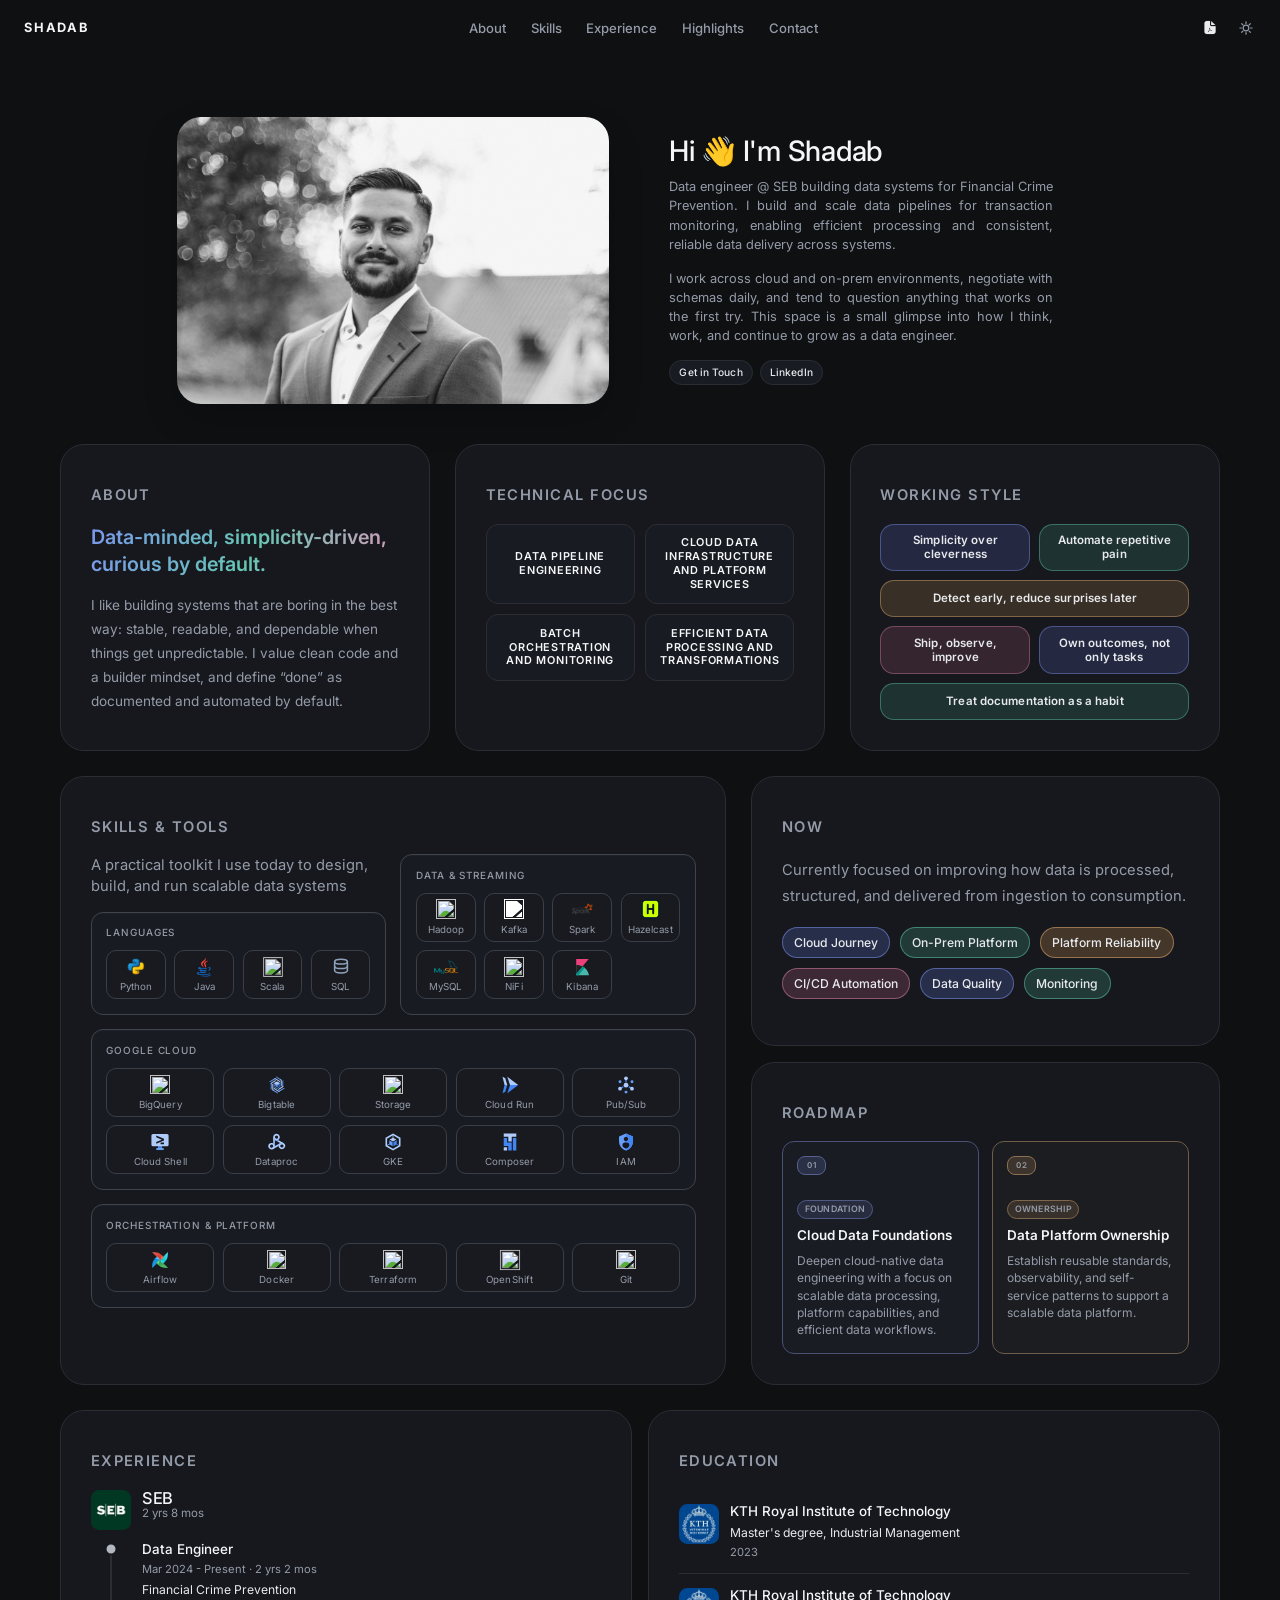
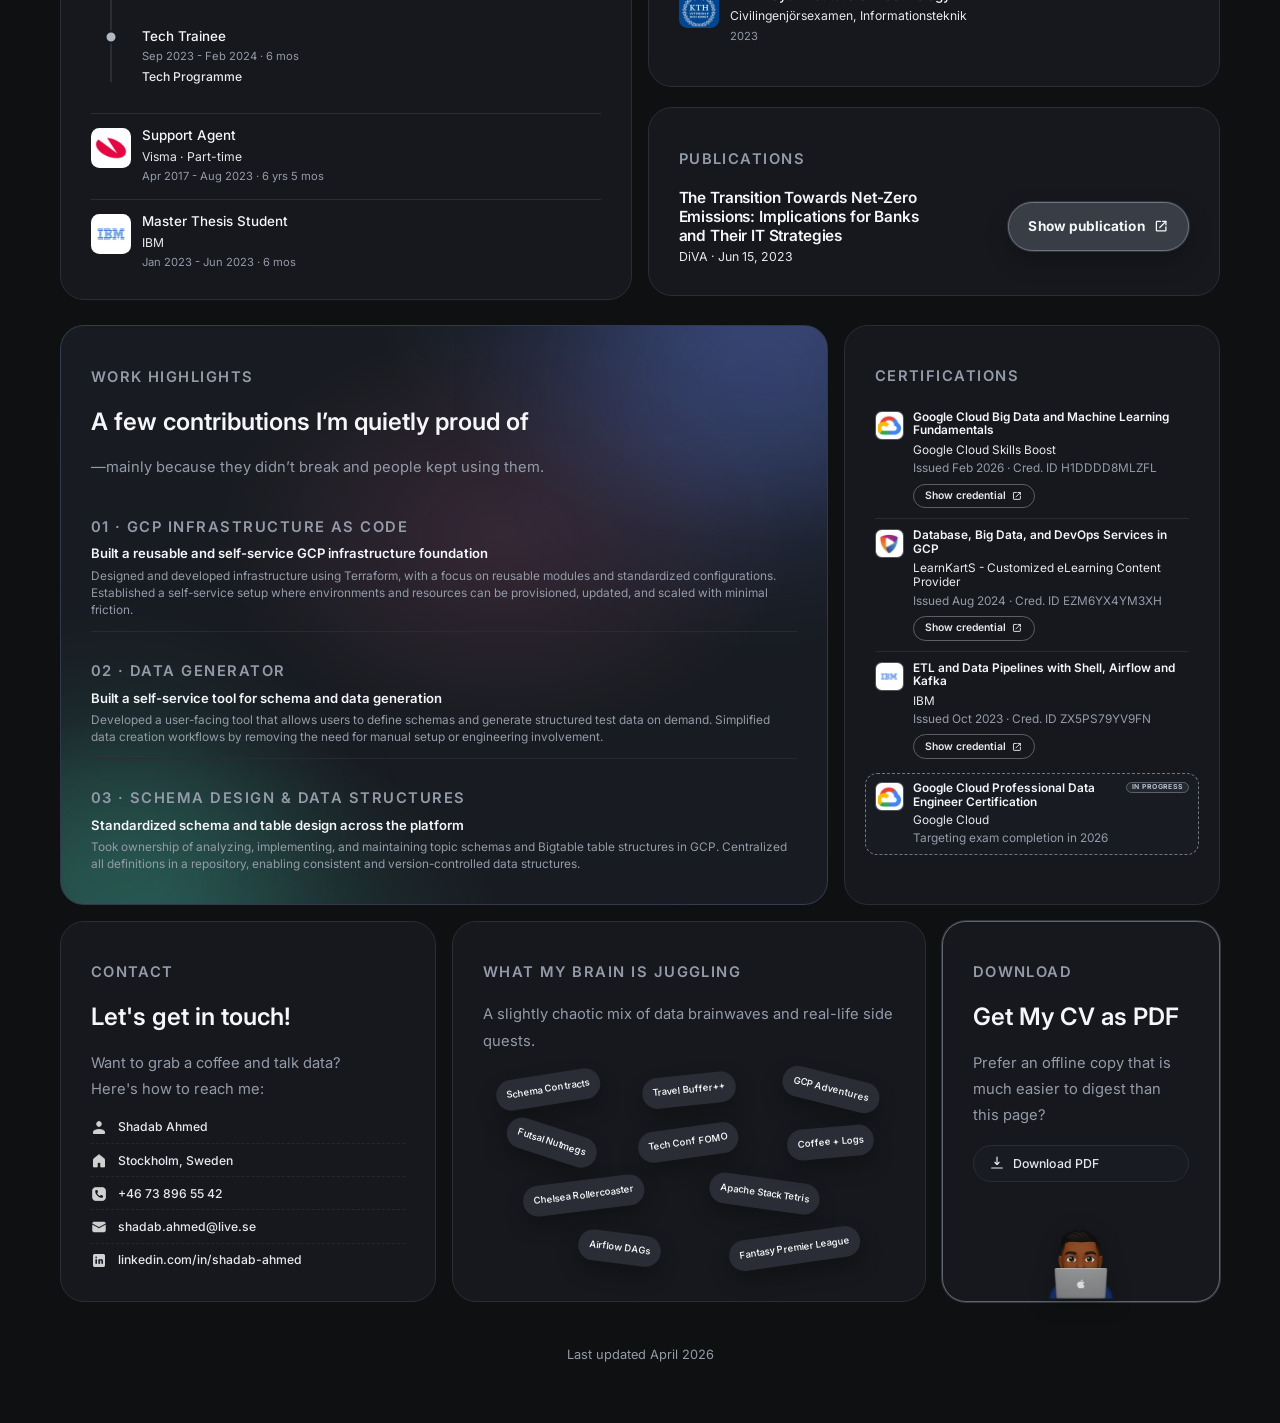
==== index.html @ 41931510 "Update formal CV and redeploy site content" ====
<!DOCTYPE html>
<html lang="en" data-theme="dark">
<head>
  <meta charset="UTF-8" />
  <meta name="viewport" content="width=device-width, initial-scale=1.0" />
  <meta name="description" content="Shadab Ahmed - Technical CV website." />
  <meta name="theme-color" content="#07090d" />
  <title>Shadab</title>
  <link rel="icon" type="image/svg+xml" href="icons/favicon-laptop.svg" />
  <link rel="shortcut icon" href="icons/favicon-laptop.svg" />

  <link rel="preconnect" href="https://fonts.googleapis.com" />
  <link rel="preconnect" href="https://fonts.gstatic.com" crossorigin />
  <link href="https://fonts.googleapis.com/css2?family=Inter:wght@400;500;600;700&amp;display=swap" rel="stylesheet" />

  <link rel="stylesheet" href="css/style.css" />
  <script defer src="js/main.js"></script>
</head>
<body>
  <div class="page-shell">
    <header class="top-nav" id="site-nav">
      <a class="brand-pill" href="#top" aria-label="Go to top">SHADAB</a>

      <nav class="nav-pill" aria-label="Main sections">
        <a href="#about">About</a>
        <a href="#skills">Skills</a>
        <a href="#experience">Experience</a>
        <a href="#highlights">Highlights</a>
        <a href="#contact">Contact</a>
      </nav>

      <button class="icon-btn mobile-more-btn" id="mobile-menu-toggle" type="button" aria-label="Open quick actions" aria-expanded="false" aria-controls="mobile-actions-menu">
        <svg viewBox="0 0 24 24" aria-hidden="true">
          <circle cx="12" cy="5.5" r="1.9" fill="currentColor"></circle>
          <circle cx="12" cy="12" r="1.9" fill="currentColor"></circle>
          <circle cx="12" cy="18.5" r="1.9" fill="currentColor"></circle>
        </svg>
      </button>

      <div class="top-actions" id="mobile-actions-menu">
        <a class="icon-btn download-icon-btn" href="cv/shadab_ahmed_cv.pdf" download="shadab_ahmed_cv.pdf" aria-label="Download CV PDF" title="Download CV PDF" data-tooltip="Download CV">
          <img class="download-nav-icon" src="icons/icons8-pdf-64.png" alt="" />
          <span class="action-label">Download CV</span>
        </a>

        <button class="icon-btn theme-icon-btn" id="theme-toggle" type="button" aria-pressed="false" aria-label="Toggle theme" title="Toggle theme">
          <svg class="icon-sun" viewBox="0 0 24 24" aria-hidden="true">
            <circle cx="12" cy="12" r="4.2" fill="none" stroke="currentColor" stroke-width="1.8"/>
            <path d="M12 2.8v2.4M12 18.8v2.4M21.2 12h-2.4M5.2 12H2.8M18.4 5.6l-1.7 1.7M7.3 16.7l-1.7 1.7M18.4 18.4l-1.7-1.7M7.3 7.3L5.6 5.6" fill="none" stroke="currentColor" stroke-width="1.8" stroke-linecap="round"/>
          </svg>
          <svg class="icon-moon" viewBox="0 0 24 24" aria-hidden="true">
            <path d="M20.1 14.5A8.6 8.6 0 0 1 9.5 3.9a8.7 8.7 0 1 0 10.6 10.6z" fill="none" stroke="currentColor" stroke-width="1.8" stroke-linejoin="round"/>
          </svg>
          <span class="action-label" id="theme-toggle-label">Switch to Day</span>
        </button>
      </div>
    </header>

    <main class="bento-main" id="top">
      <section class="bento-grid" aria-label="CV Bento Grid">
        <figure class="hero-photo-tile">
          <img src="profile/profile-cropped.jpg" alt="Portrait of Shadab Ahmed" loading="eager" />
        </figure>

        <article class="hero-intro-tile">
          <h1>Hi &#128075; I'm Shadab</h1>
          <p class="intro-text">
            Data engineer @ SEB building data systems for Financial Crime Prevention. I build and scale data pipelines for transaction monitoring, 
            enabling efficient processing and consistent, reliable data delivery across systems.
          </p>
          <p class="intro-text">
            I work across cloud and on-prem environments, negotiate with schemas daily, and tend to question anything that
            works on the first try. This space is a small glimpse into how I think, work, and continue to grow as a data engineer.
          </p>

          <div class="hero-cta-row">
            <a class="btn ghost" href="mailto:shadab.ahmed@live.se">Get in Touch</a>
            <a class="btn ghost" href="https://www.linkedin.com/in/shadab-ahmed-929481183/" target="_blank" rel="noopener noreferrer">LinkedIn</a>
          </div>
        </article>

        <article class="card bento-card about-tile" id="about">
          <p class="tile-head">About</p>
          <h2 class="about-gradient-title">Data-minded, simplicity-driven, curious by default.</h2>
          <p>
            I like building systems that are boring in the best way: stable, readable, and dependable when things get unpredictable.
            I value clean code and a builder mindset, and define “done” as documented and automated by default.
          </p>
        </article>

        <article class="card bento-card focus-tile" id="focus">
          <p class="tile-head">Technical Focus</p>
          <ul class="compact-list">
            <li>Data pipeline engineering</li>
            <li>Cloud data infrastructure and platform services</li>
            <li>Batch orchestration and monitoring</li>
            <li>Efficient data processing and transformations</li>
          </ul>
        </article>

        <div class="stack-roadmap-rail">
          <article class="card bento-card stack-tile">
            <p class="tile-head">Working Style</p>
            <div class="pill-list">
              <span>Simplicity over cleverness</span>
              <span>Automate repetitive pain</span>
              <span>Detect early, reduce surprises later</span>
              <span>Ship, observe, improve</span>
              <span>Own outcomes, not only tasks</span>
              <span>Treat documentation as a habit</span>
            </div>
          </article>
        </div>

        <article class="card bento-card skills-tile" id="skills">
          <p class="tile-head">Skills &amp; Tools</p>
          <div class="skills-groups" aria-label="Technical tools and platforms by category">
            <p class="skills-intro" style="font-size: 0.92rem;">A practical toolkit I use today to design, build, and run scalable data systems</p>

            <section class="skill-group-card skills-card-languages">
              <p class="skill-group-title">Languages</p>
              <div class="group-icons">
                <span class="tool-node tool-python" role="img" aria-label="Python"><img src="icons/icons8-python-48.png" alt="" /><em>Python</em></span>
                <span class="tool-node tool-java" role="img" aria-label="Java"><img src="icons/icons8-java.svg" alt="" /><em>Java</em></span>
                <span class="tool-node tool-scala" role="img" aria-label="Scala"><img src="https://cdn.simpleicons.org/scala" alt="" /><em>Scala</em></span>
                <span class="tool-node tool-database" role="img" aria-label="SQL"><img src="icons/database.svg" alt="" /><em>SQL</em></span>
              </div>
            </section>

            <section class="skill-group-card skills-card-data">
              <p class="skill-group-title">Data &amp; Streaming</p>
              <div class="group-icons">
                <span class="tool-node tool-hadoop" role="img" aria-label="Apache Hadoop"><img src="https://cdn.simpleicons.org/apachehadoop/4285F4" alt="" /><em>Hadoop</em></span>
                <span class="tool-node tool-kafka" role="img" aria-label="Apache Kafka"><img src="https://cdn.simpleicons.org/apachekafka" alt="" /><em>Kafka</em></span>
                <span class="tool-node tool-spark" role="img" aria-label="Apache Spark"><img src="icons/icons8-apache-spark-48.png" alt="" /><em>Spark</em></span>
                <span class="tool-node tool-hazelcast" role="img" aria-label="Hazelcast"><img src="icons/hazelcast.png" alt="" /><em>Hazelcast</em></span>
                <span class="tool-node tool-mysql" role="img" aria-label="MySQL"><img src="icons/icons8-mysql-48.png" alt="" /><em>MySQL</em></span>
                <span class="tool-node tool-nifi" role="img" aria-label="Apache NiFi"><img src="https://cdn.simpleicons.org/apachenifi" alt="" /><em>NiFi</em></span>
                <span class="tool-node tool-kibana" role="img" aria-label="Kibana"><img src="icons/icons8-kibana.svg" alt="" /><em>Kibana</em></span>
              </div>
            </section>

            <section class="skill-group-card skills-card-cloud">
              <p class="skill-group-title">Google Cloud</p>
              <div class="group-icons">
                <span class="tool-node tool-bigquery" role="img" aria-label="BigQuery"><img src="https://cdn.simpleicons.org/googlebigquery" alt="" /><em>BigQuery</em></span>
                <span class="tool-node tool-bigtable" role="img" aria-label="Bigtable"><img src="icons/gcp/Bigtable.svg" alt="" /><em>Bigtable</em></span>
                <span class="tool-node tool-storage" role="img" aria-label="Cloud Storage"><img src="https://cdn.simpleicons.org/googlecloudstorage" alt="" /><em>Storage</em></span>
                <span class="tool-node tool-cloudrun" role="img" aria-label="Cloud Run"><img src="icons/gcp/Cloud%20Run.svg" alt="" /><em>Cloud Run</em></span>
                <span class="tool-node tool-pubsub" role="img" aria-label="Pub/Sub"><img src="icons/gcp/PubSub.svg" alt="" /><em>Pub/Sub</em></span>
                <span class="tool-node tool-cloudshell" role="img" aria-label="Cloud Shell"><img src="icons/gcp/Cloud%20Shell.svg" alt="" /><em>Cloud Shell</em></span>
                <span class="tool-node tool-dataproc" role="img" aria-label="Dataproc"><img src="icons/gcp/Dataproc.svg" alt="" /><em>Dataproc</em></span>
                <span class="tool-node tool-gke" role="img" aria-label="Google Kubernetes Engine"><img src="icons/gcp/Google%20Kubernetes%20Engine.svg" alt="" /><em>GKE</em></span>
                <span class="tool-node tool-cloudcomposer" role="img" aria-label="Cloud Composer"><img src="icons/Cloud%20Composer.svg" alt="" /><em>Composer</em></span>
                <span class="tool-node tool-iam" role="img" aria-label="Identity and Access Management"><img src="icons/gcp/Identity%20And%20Access%20Management.svg" alt="" /><em>IAM</em></span>
              </div>
            </section>

            <section class="skill-group-card skills-card-platform">
              <p class="skill-group-title">Orchestration &amp; Platform</p>
              <div class="group-icons">
                <span class="tool-node tool-airflow" role="img" aria-label="Apache Airflow"><img src="icons/icons8-apache-airflow-48.png" alt="" /><em>Airflow</em></span>
                <span class="tool-node" role="img" aria-label="Docker"><img src="https://cdn.simpleicons.org/docker" alt="" /><em>Docker</em></span>
                <span class="tool-node" role="img" aria-label="Terraform"><img src="https://cdn.simpleicons.org/terraform" alt="" /><em>Terraform</em></span>
                <span class="tool-node tool-openshift" role="img" aria-label="OpenShift"><img src="https://cdn.simpleicons.org/redhatopenshift/ee0000" alt="" /><em>OpenShift</em></span>
                <span class="tool-node tool-git" role="img" aria-label="Git"><img src="https://cdn.simpleicons.org/git" alt="" /><em>Git</em></span>
              </div>
            </section>
          </div>
        </article>

        <div class="now-roadmap-rail">
          <article class="card bento-card now-tile">
            <p class="tile-head">Now</p>
            <p class="now-line">Currently focused on improving how data is processed, structured, and delivered from ingestion to consumption.</p>
            <div class="pill-list">
              <span>Cloud Journey</span>
              <span>On-Prem Platform</span>
              <span>Platform Reliability</span>
              <span>CI/CD Automation</span>
              <span>Data Quality</span>
              <span>Monitoring</span>
            </div>
          </article>

          <article class="card bento-card roadmap-tile" aria-label="Ambition roadmap">
            <p class="tile-head">Roadmap</p>
            <ul class="roadmap-list">
              <li class="roadmap-item">
                <span class="roadmap-marker">01</span>
                <div class="roadmap-item-body">
                  <p class="roadmap-stage">Foundation</p>
                  <h3>Cloud Data Foundations</h3>
                  <p>Deepen cloud-native data engineering with a focus on scalable data processing, platform capabilities, and efficient data workflows.</p>
                </div>
              </li>
              <li class="roadmap-item">
                <span class="roadmap-marker">02</span>
                <div class="roadmap-item-body">
                  <p class="roadmap-stage">Ownership</p>
                  <h3>Data Platform Ownership</h3>
                  <p>Establish reusable standards, observability, and self-service patterns to support a scalable data platform.</p>
                </div>
              </li>
            </ul>
          </article>
        </div>

        <section class="career-grid" aria-label="Experience and education">
          <article class="card bento-card experience-tile" id="experience">
            <p class="tile-head">Experience</p>
            <div class="experience-list">
              <section class="experience-seb-block">
                <header class="experience-company-head">
                  <img class="experience-logo" src="logos/seb_logo.jpeg" alt="SEB logo" />
                  <div>
                    <h3>SEB</h3>
                    <p>2 yrs 8 mos</p>
                  </div>
                </header>

                <div class="experience-role-stack">
                  <article class="experience-role">
                    <h4>Data Engineer</h4>
                    <p class="experience-role-date">Mar 2024 - Present · 2 yrs 2 mos</p>
                    <p class="experience-role-team">Financial Crime Prevention</p>
                  </article>

                  <article class="experience-role">
                    <h4>Tech Trainee</h4>
                    <p class="experience-role-date">Sep 2023 - Feb 2024 · 6 mos</p>
                    <p class="experience-role-program">Tech Programme</p>
                  </article>
                </div>
              </section>

              <section class="experience-row">
                <img class="experience-logo" src="logos/visma_logo.jpeg" alt="Visma logo" />
                <div class="experience-row-content">
                  <h3>Support Agent</h3>
                  <p class="experience-org">Visma · Part-time</p>
                  <p class="experience-role-date">Apr 2017 - Aug 2023 · 6 yrs 5 mos</p>
                </div>
              </section>

              <section class="experience-row">
                <img class="experience-logo" src="logos/ibm_logo.jpeg" alt="IBM logo" />
                <div class="experience-row-content">
                  <h3>Master Thesis Student</h3>
                  <p class="experience-org">IBM</p>
                  <p class="experience-role-date">Jan 2023 - Jun 2023 · 6 mos</p>
                </div>
              </section>
            </div>
          </article>

          <article class="card bento-card education-tile">
            <p class="tile-head">Education</p>
            <div class="education-list">
              <section class="education-row">
                <img class="education-logo" src="logos/kth_logo.jpeg" alt="KTH logo" />
                <div class="education-row-content">
                  <h3>KTH Royal Institute of Technology</h3>
                  <p class="education-degree">Master&apos;s degree, Industrial Management</p>
                  <p class="education-date">2023</p>
                </div>
              </section>

              <section class="education-row">
                <img class="education-logo" src="logos/kth_logo.jpeg" alt="KTH logo" />
                <div class="education-row-content">
                  <h3>KTH Royal Institute of Technology</h3>
                  <p class="education-degree">Civilingenj&ouml;rsexamen, Informationsteknik</p>
                  <p class="education-date">2023</p>
                </div>
              </section>
            </div>
          </article>

          <article class="card bento-card publications-tile" id="publications">
            <p class="tile-head">Publications</p>
            <div class="publication-feature">
              <div class="publication-copy">
                <h3 class="publication-title">The Transition Towards Net-Zero<br />Emissions: Implications for Banks <br/> and Their IT Strategies</h3>
                <p class="publication-meta">DiVA · Jun 15, 2023</p>
              </div>
              <a class="publication-link" href="https://kth.diva-portal.org/smash/record.jsf?pid=diva2%3A1768208&dswid=-8555" target="_blank" rel="noopener noreferrer" aria-label="Open publication">
                <span>Show publication</span>
                <svg viewBox="0 0 24 24" aria-hidden="true">
                  <path d="M14 5h5v5" fill="none" stroke="currentColor" stroke-width="1.9" stroke-linecap="round" stroke-linejoin="round" />
                  <path d="M10 14 19 5" fill="none" stroke="currentColor" stroke-width="1.9" stroke-linecap="round" />
                  <path d="M19 13v5a1 1 0 0 1-1 1h-12a1 1 0 0 1-1-1V6a1 1 0 0 1 1-1h5" fill="none" stroke="currentColor" stroke-width="1.9" stroke-linecap="round" />
                </svg>
              </a>
            </div>
          </article>
        </section>

        <section class="impact-grid" aria-label="Work highlights and profile details">
          <article class="card bento-card special-work-tile" id="highlights">
            <p class="tile-head">Work Highlights</p>
            <h2 class="special-work-heading">A few contributions I&rsquo;m quietly proud of</h2>
            <p class="special-work-intro">&mdash;mainly because they didn&rsquo;t break and people kept using them.</p>
            <ol class="special-work-list">
              <li class="special-work-item">
                <div class="special-work-copy">
                  <p class="special-work-kicker">01 · GCP Infrastructure as Code</p>
                  <h3>Built a reusable and self-service GCP infrastructure foundation</h3>
                  <p>Designed and developed infrastructure using Terraform, with a focus on reusable modules and standardized configurations. Established a self-service setup where environments and resources can be provisioned, updated, and scaled with minimal friction.</p>
                </div>
              </li>
              <li class="special-work-item">
                <div class="special-work-copy">
                  <p class="special-work-kicker">02 · Data Generator</p>
                  <h3>Built a self-service tool for schema and data generation</h3>
                  <p>Developed a user-facing tool that allows users to define schemas and generate structured test data on demand. Simplified data creation workflows by removing the need for manual setup or engineering involvement.</p>
                </div>
              </li>
              <li class="special-work-item">
                <div class="special-work-copy">
                  <p class="special-work-kicker">03 · Schema Design & Data Structures</p>
                  <h3>Standardized schema and table design across the platform</h3>
                  <p>Took ownership of analyzing, implementing, and maintaining topic schemas and Bigtable table structures in GCP. Centralized all definitions in a repository, enabling consistent and version-controlled data structures.</p>
                </div>
              </li>
            </ol>
          </article>

          <article class="card bento-card certs-tile" id="certifications">
            <p class="tile-head">Certifications</p>
            <div class="cert-list">
              <article class="cert-row">
                <img class="cert-logo cert-logo-google" src="icons/gcp_cert_icon.jpeg" alt="Google Cloud logo" />
                <div class="cert-copy">
                  <h3>Google Cloud Big Data and Machine Learning Fundamentals</h3>
                  <p class="cert-org">Google Cloud Skills Boost</p>
                  <p class="cert-meta">Issued Feb 2026 &middot; Cred. ID H1DDDD8MLZFL</p>
                  <a class="cert-link" href="https://www.coursera.org/account/accomplishments/verify/H1DDDD8MLZFL" target="_blank" rel="noopener noreferrer" aria-label="Show credential for Google Cloud Big Data and Machine Learning Fundamentals">
                    <span>Show credential</span>
                    <svg viewBox="0 0 24 24" aria-hidden="true">
                      <path d="M14 5h5v5" fill="none" stroke="currentColor" stroke-width="1.9" stroke-linecap="round" stroke-linejoin="round" />
                      <path d="M10 14 19 5" fill="none" stroke="currentColor" stroke-width="1.9" stroke-linecap="round" />
                      <path d="M19 13v5a1 1 0 0 1-1 1h-12a1 1 0 0 1-1-1V6a1 1 0 0 1 1-1h5" fill="none" stroke="currentColor" stroke-width="1.9" stroke-linecap="round" />
                    </svg>
                  </a>
                </div>
              </article>

              <article class="cert-row">
                <img class="cert-logo cert-logo-learn" src="icons/learnkarts_logo.jpeg" alt="LearnKartS logo" />
                <div class="cert-copy">
                  <h3>Database, Big Data, and DevOps Services in GCP</h3>
                  <p class="cert-org">LearnKartS - Customized eLearning Content Provider</p>
                  <p class="cert-meta">Issued Aug 2024 &middot; Cred. ID EZM6YX4YM3XH</p>
                  <a class="cert-link" href="https://www.coursera.org/account/accomplishments/verify/EZM6YX4YM3XH" target="_blank" rel="noopener noreferrer" aria-label="Show credential for Database, Big Data, and DevOps Services in GCP">
                    <span>Show credential</span>
                    <svg viewBox="0 0 24 24" aria-hidden="true">
                      <path d="M14 5h5v5" fill="none" stroke="currentColor" stroke-width="1.9" stroke-linecap="round" stroke-linejoin="round" />
                      <path d="M10 14 19 5" fill="none" stroke="currentColor" stroke-width="1.9" stroke-linecap="round" />
                      <path d="M19 13v5a1 1 0 0 1-1 1h-12a1 1 0 0 1-1-1V6a1 1 0 0 1 1-1h5" fill="none" stroke="currentColor" stroke-width="1.9" stroke-linecap="round" />
                    </svg>
                  </a>
                </div>
              </article>

              <article class="cert-row">
                <img class="cert-logo cert-logo-ibm" src="logos/ibm_logo.jpeg" alt="IBM logo" />
                <div class="cert-copy">
                  <h3>ETL and Data Pipelines with Shell, Airflow and Kafka</h3>
                  <p class="cert-org">IBM</p>
                  <p class="cert-meta">Issued Oct 2023 &middot; Cred. ID ZX5PS79YV9FN</p>
                  <a class="cert-link" href="https://www.coursera.org/account/accomplishments/certificate/ZX5PS79YV9FN" target="_blank" rel="noopener noreferrer" aria-label="Show credential for ETL and Data Pipelines with Shell, Airflow and Kafka">
                    <span>Show credential</span>
                    <svg viewBox="0 0 24 24" aria-hidden="true">
                      <path d="M14 5h5v5" fill="none" stroke="currentColor" stroke-width="1.9" stroke-linecap="round" stroke-linejoin="round" />
                      <path d="M10 14 19 5" fill="none" stroke="currentColor" stroke-width="1.9" stroke-linecap="round" />
                      <path d="M19 13v5a1 1 0 0 1-1 1h-12a1 1 0 0 1-1-1V6a1 1 0 0 1 1-1h5" fill="none" stroke="currentColor" stroke-width="1.9" stroke-linecap="round" />
                    </svg>
                  </a>
                </div>
              </article>

              <article class="cert-row cert-row-progress">
                <img class="cert-logo cert-logo-google" src="icons/gcp_cert_icon.jpeg" alt="Google Cloud logo" />
                <div class="cert-copy">
                  <div class="cert-progress-head">
                    <h3>Google Cloud Professional Data Engineer Certification</h3>
                    <span class="cert-status">In Progress</span>
                  </div>
                  <p class="cert-org">Google Cloud</p>
                  <p class="cert-meta">Targeting exam completion in 2026</p>
                </div>
              </article>
            </div>
          </article>

          <article class="card bento-card contact-tile" id="contact">
            <p class="tile-head">Contact</p>
            <h2>Let's get in touch!</h2>
            <p class="contact-intro">Want to grab a coffee and talk data? <br/> Here's how to reach me:</p>
            <div class="contact-free-list">
              <div class="contact-free-item">
                <img class="contact-free-icon" src="icons/icons8-user-24.png" alt="" />
                <span class="contact-free-value">Shadab Ahmed</span>
              </div>

              <div class="contact-free-item">
                <img class="contact-free-icon" src="icons/icons8-home-48.png" alt="" />
                <span class="contact-free-value">Stockholm, Sweden</span>
              </div>

              <div class="contact-free-item">
                <img class="contact-free-icon" src="icons/icons8-phone-50.png" alt="" />
                <span class="contact-free-value">+46 73 896 55 42</span>
              </div>

              <div class="contact-free-item">
                <img class="contact-free-icon" src="icons/icons8-email-48.png" alt="" />
                <a class="contact-free-value contact-free-link" href="mailto:shadab.ahmed@live.se">shadab.ahmed@live.se</a>
              </div>

              <div class="contact-free-item">
                <img class="contact-free-icon" src="icons/icons8-linkedin-24.png" alt="" />
                <a class="contact-free-value contact-free-link" href="https://www.linkedin.com/in/shadab-ahmed-929481183/" target="_blank" rel="noopener noreferrer">linkedin.com/in/shadab-ahmed</a>
              </div>
            </div>
          </article>

          <article class="card bento-card quick-stats-tile" id="quick-stats">
            <p class="tile-head">What my brain is juggling</p>
            <p class="quick-stats-note">A slightly chaotic mix of data brainwaves and real-life side quests.</p>
            <div class="pill-cloud" aria-label="Current focus areas">
              <span class="cloud-pill pill-1">Schema Contracts</span>
              <span class="cloud-pill pill-2">Travel Buffer++</span>
              <span class="cloud-pill pill-3">GCP Adventures</span>
              <span class="cloud-pill pill-4">Futsal Nutmegs</span>
              <span class="cloud-pill pill-5">Tech Conf FOMO</span>
              <span class="cloud-pill pill-6">Chelsea Rollercoaster</span>
              <span class="cloud-pill pill-7">Apache Stack Tetris</span>
              <span class="cloud-pill pill-8">Airflow DAGs</span>
              <span class="cloud-pill pill-9">Coffee + Logs</span>
              <span class="cloud-pill pill-10">Fantasy Premier League</span>
            </div>
          </article>

          <article class="card bento-card download-tile">
            <div class="download-copy">
              <p class="tile-head">Download</p>
              <h2>Get My CV as PDF</h2>
              <p>Prefer an offline copy that is much easier to digest than this page?</p>
            </div>
            <a class="btn download-card-btn" href="cv/shadab_ahmed_cv.pdf" download="shadab_ahmed_cv.pdf" aria-label="Download CV as PDF">
              <svg viewBox="0 0 24 24" aria-hidden="true">
                <path d="M12 3v11" fill="none" stroke="currentColor" stroke-width="1.8" stroke-linecap="round"/>
                <path d="m8.8 10.9 3.2 3.3 3.2-3.3" fill="none" stroke="currentColor" stroke-width="1.8" stroke-linecap="round" stroke-linejoin="round"/>
                <path d="M4 19.5h16" fill="none" stroke="currentColor" stroke-width="1.8" stroke-linecap="round"/>
              </svg>
              Download PDF
            </a>
            <img class="download-brand-logo" src="icons/shadab.png" alt="Shadab logo" />
          </article>
        </section>
      </section>
    </main>

    <footer class="footer-note">
      <p>Last updated April 2026</p>
    </footer>
  </div>
  <div class="soft-cursor" id="soft-cursor" aria-hidden="true"></div>
</body>
</html>
---- css/style.css ----
:root {
  --bg: #0f1012;
  --bg-soft: #111318;
  --surface: #16181d;
  --surface-soft: #181b21;
  --line: #2a2d34;
  --text: #e7e9ed;
  --muted: #949ba8;
  --heading: #f4f6f8;
  --accent: #9ea8ba;
  --accent-soft: rgba(158, 168, 186, 0.12);
  --section-scroll-offset: 96px;
  --radius-xl: 24px;
  --radius-lg: 16px;
  --radius-md: 12px;
  --font-main: "Inter", "Segoe UI", sans-serif;
}

html[data-theme="light"] {
  --bg: #f1f4f8;
  --bg-soft: #e8edf5;
  --surface: #ffffff;
  --surface-soft: #f6f8fc;
  --line: #dde5f0;
  --text: #1f2a3d;
  --muted: #60708a;
  --heading: #0f1728;
  --accent: #18895b;
  --accent-soft: rgba(24, 137, 91, 0.1);
}

* {
  box-sizing: border-box;
}

html,
body {
  margin: 0;
  padding: 0;
  overflow-x: hidden;
  scroll-behavior: smooth;
}

#about,
#skills,
#experience,
#highlights,
#contact {
  scroll-margin-top: var(--section-scroll-offset);
}

body {
  min-height: 100vh;
  background: var(--bg);
  color: var(--text);
  font-family: var(--font-main);
  font-weight: 400;
}

a {
  color: inherit;
  text-decoration: none;
}

.soft-cursor {
  position: fixed;
  left: -100px;
  top: -100px;
  width: 1.18rem;
  height: 1.18rem;
  border-radius: 999px;
  border: 1px solid color-mix(in srgb, var(--heading) 36%, transparent);
  background: color-mix(in srgb, var(--heading) 14%, transparent);
  box-shadow: 0 0 18px color-mix(in srgb, var(--heading) 20%, transparent);
  backdrop-filter: blur(2px);
  -webkit-backdrop-filter: blur(2px);
  pointer-events: none;
  z-index: 160;
  transform: translate(-50%, -50%);
  opacity: 0;
  transition: width 150ms ease, height 150ms ease, opacity 140ms ease, background 160ms ease, border-color 160ms ease;
}

.soft-cursor.is-visible {
  opacity: 1;
}

.soft-cursor.is-hover {
  width: 1.38rem;
  height: 1.38rem;
  background: color-mix(in srgb, var(--accent) 18%, transparent);
  border-color: color-mix(in srgb, var(--accent) 52%, var(--heading));
}

.soft-cursor.is-active {
  width: 0.84rem;
  height: 0.84rem;
}

body.soft-cursor-enabled,
body.soft-cursor-enabled * {
  cursor: none !important;
}

@media (hover: none), (pointer: coarse) {
  .soft-cursor {
    display: none;
  }

  body.soft-cursor-enabled,
  body.soft-cursor-enabled * {
    cursor: auto !important;
  }
}

.page-shell {
  width: min(1160px, calc(100% - 3rem));
  margin: 0 auto;
  padding: 5.8rem 0 3.8rem;
}

.top-nav {
  position: fixed;
  top: 0;
  left: 0;
  right: 0;
  z-index: 80;
  width: 100%;
  padding: 1rem 1.5rem;
  display: grid;
  grid-template-columns: auto 1fr auto;
  align-items: center;
  gap: 1.6rem;
  background: transparent;
  backdrop-filter: blur(0);
  -webkit-backdrop-filter: blur(0);
  transition: background 220ms ease, backdrop-filter 220ms ease, box-shadow 220ms ease;
}

.top-nav.scrolled {
  background: color-mix(in srgb, var(--surface) 56%, transparent);
  backdrop-filter: blur(14px);
  -webkit-backdrop-filter: blur(14px);
  box-shadow: 0 8px 24px rgba(0, 0, 0, 0.16);
}

.brand-pill {
  display: inline-block;
  color: var(--heading);
  font-size: 0.8rem;
  font-weight: 700;
  letter-spacing: 0.14em;
}

.nav-pill {
  justify-self: center;
  display: flex;
  align-items: center;
  gap: 1.55rem;
}

.nav-pill a {
  font-size: 0.82rem;
  color: var(--muted);
  font-weight: 500;
  transition: color 180ms ease;
}

.nav-pill a:hover {
  color: var(--text);
}

.top-actions {
  justify-self: end;
  display: flex;
  align-items: center;
  gap: 0.92rem;
}

.action-label {
  display: none;
}

.icon-btn {
  width: auto;
  height: auto;
  border: 0;
  background: transparent;
  color: var(--muted);
  padding: 0.12rem;
  display: inline-flex;
  align-items: center;
  justify-content: center;
  cursor: pointer;
  transition: color 180ms ease;
}

.icon-btn.mobile-more-btn {
  display: none;
}

.icon-btn:hover {
  color: var(--text);
}

.icon-btn svg {
  width: 1.22rem;
  height: 1.22rem;
}

.download-icon-btn {
  position: relative;
}

.download-nav-icon {
  width: 1.22rem;
  height: 1.22rem;
  display: block;
  object-fit: contain;
  opacity: 0.92;
  transition: opacity 180ms ease, filter 180ms ease;
}

html[data-theme="dark"] .download-nav-icon {
  filter: brightness(0) invert(1);
}

html[data-theme="light"] .download-nav-icon {
  filter: none;
}

.download-icon-btn:hover .download-nav-icon,
.download-icon-btn:focus-visible .download-nav-icon {
  opacity: 1;
}

.download-icon-btn::after {
  content: attr(data-tooltip);
  position: absolute;
  left: 50%;
  top: calc(100% + 0.42rem);
  transform: translateX(-50%);
  padding: 0.24rem 0.5rem;
  border: 1px solid var(--line);
  border-radius: 8px;
  background: color-mix(in srgb, var(--surface) 94%, var(--surface-soft) 6%);
  color: var(--text);
  font-size: 0.62rem;
  line-height: 1;
  letter-spacing: 0.02em;
  white-space: nowrap;
  opacity: 0;
  pointer-events: none;
  z-index: 120;
  transition: opacity 150ms ease;
}

.download-icon-btn:hover::after,
.download-icon-btn:focus-visible::after {
  opacity: 1;
}

.theme-icon-btn .icon-sun,
.theme-icon-btn .icon-moon {
  width: 1rem;
  height: 1rem;
}

html[data-theme="dark"] .theme-icon-btn .icon-sun {
  display: block;
}

html[data-theme="dark"] .theme-icon-btn .icon-moon {
  display: none;
}

html[data-theme="light"] .theme-icon-btn .icon-sun {
  display: none;
}

html[data-theme="light"] .theme-icon-btn .icon-moon {
  display: block;
}

.bento-main {
  margin-top: 1.5rem;
}

.bento-grid {
  display: grid;
  grid-template-columns: repeat(12, minmax(0, 1fr));
  gap: 1.55rem;
}

.card {
  border: 1px solid var(--line);
  border-radius: var(--radius-xl);
  background: var(--surface);
}

.hero-photo-tile {
  grid-column: 2 / span 5;
  aspect-ratio: 3 / 2;
  width: 92%;
  justify-self: center;
  margin: 0;
  margin-bottom: 0.9rem;
  overflow: hidden;
  border-radius: var(--radius-xl);
  background: var(--surface);
  box-shadow: 0 16px 34px rgba(0, 0, 0, 0.18);
}

.hero-photo-tile img {
  width: 100%;
  height: 100%;
  object-fit: cover;
  object-position: 50% 32%;
  display: block;
}

.hero-intro-tile {
  grid-column: 7 / span 5;
  padding: 0.74rem 1.05rem;
  margin-bottom: 0.9rem;
  align-self: stretch;
  display: flex;
  flex-direction: column;
  justify-content: center;
  background: transparent;
  border: 0;
}

.eyebrow {
  margin: 0;
  color: var(--muted);
  font-size: 0.91rem;
  font-weight: 500;
}

.hero-intro-tile h1 {
  margin: 0;
  color: var(--heading);
  font-size: clamp(1.3rem, 2.2vw, 1.8rem);
  line-height: 1.1;
  font-weight: 500;
  letter-spacing: -0.01em;
}

.intro-text {
  margin: 0.62rem 0 0;
  max-width: 48ch;
  color: var(--muted);
  line-height: 1.5;
  font-size: 0.8rem;
  text-align: justify;
  text-justify: inter-word;
}

.intro-text + .intro-text {
  margin-top: 0.92rem;
}

.hero-cta-row {
  margin-top: 0.9rem;
  display: flex;
  flex-wrap: wrap;
  gap: 0.42rem;
}

.hero-cta-row .btn {
  padding: 0.34rem 0.58rem;
  font-size: 0.64rem;
}

.btn {
  border: 1px solid var(--line);
  border-radius: 999px;
  padding: 0.62rem 1rem;
  background: var(--surface-soft);
  color: var(--text);
  font: inherit;
  font-size: 0.78rem;
  font-weight: 500;
  letter-spacing: 0.01em;
  cursor: pointer;
  transition: border-color 180ms ease;
}

.btn:hover {
  border-color: color-mix(in srgb, var(--accent) 35%, var(--line));
}

.bento-card {
  padding: 1.35rem 1.85rem 1.85rem;
}

.about-tile,
.focus-tile,
.now-tile {
  grid-column: span 4;
  min-height: 270px;
}

.download-tile {
  position: relative;
  display: flex;
  flex-direction: column;
  justify-content: flex-start;
  gap: 1rem;
  padding-bottom: 4.55rem;
  border-color: color-mix(in srgb, var(--accent) 44%, var(--line));
  box-shadow: 0 0 0 1px color-mix(in srgb, var(--accent) 26%, transparent);
}

.download-copy {
  max-width: 56ch;
}

.download-copy h2 {
  margin-top: 0.65rem;
}

.download-copy p {
  margin-top: 0.55rem;
}

.download-card-btn {
  display: inline-flex;
  align-items: center;
  gap: 0.5rem;
  padding: 0.62rem 0.95rem;
  font-size: 0.77rem;
  white-space: nowrap;
}

.download-card-btn svg {
  width: 1rem;
  height: 1rem;
}

.download-brand-logo {
  position: absolute;
  left: 50%;
  bottom: 0;
  width: 4.5rem;
  height: 4.5rem;
  transform: translateX(-50%) translateZ(0);
  object-fit: contain;
  border-radius: 0;
  border: 0;
  background: transparent;
  pointer-events: none;
  mix-blend-mode: normal;
  image-rendering: auto;
  backface-visibility: hidden;
  -webkit-backface-visibility: hidden;
}

html[data-theme="dark"] .download-brand-logo {
  filter: drop-shadow(0 4px 10px rgba(0, 0, 0, 0.26));
}

html[data-theme="light"] .download-brand-logo {
  filter: contrast(1.03) saturate(1.04);
}

.skills-tile {
  grid-column: span 7;
}

.career-grid {
  grid-column: span 12;
  display: grid;
  grid-template-columns: repeat(12, minmax(0, 1fr));
  gap: 1rem;
  align-items: start;
}

.experience-tile {
  grid-column: span 6;
  --exp-logo-size: 2.5rem;
  --exp-head-gap: 0.72rem;
  --exp-line-width: 2px;
  --exp-dot-size: 0.56rem;
  --exp-role-title-size: 0.84rem;
  --exp-role-title-line: 1.12;
}

.career-grid > .experience-tile {
  grid-column: 1 / span 6;
  grid-row: 1 / span 2;
}

.career-grid > .education-tile {
  grid-column: 7 / span 6;
  grid-row: 1;
}

.career-grid > .publications-tile {
  grid-column: 7 / span 6;
  grid-row: 2;
}

.impact-grid {
  grid-column: span 12;
  display: grid;
  grid-template-columns: repeat(12, minmax(0, 1fr));
  gap: 1rem;
  justify-items: stretch;
  align-items: stretch;
}

.impact-grid > .card {
  width: 100%;
  min-width: 0;
}

.special-work-tile {
  grid-column: 1 / span 8;
  grid-row: 1;
}

.certs-tile {
  grid-column: 9 / span 4;
  grid-row: 1;
}

.stack-roadmap-rail {
  grid-column: span 4;
  display: grid;
  gap: 1rem;
  align-content: stretch;
  align-self: stretch;
}

.now-roadmap-rail {
  grid-column: span 5;
  display: grid;
  gap: 1rem;
  align-content: start;
}

.now-roadmap-rail > .now-tile,
.now-roadmap-rail > .roadmap-tile,
.stack-roadmap-rail > .stack-tile {
  grid-column: auto;
  width: 100%;
  justify-self: stretch;
}

.stack-roadmap-rail > .stack-tile {
  height: 100%;
  min-height: 100%;
  margin: 0;
}

.education-tile {
  grid-column: span 6;
}

.contact-tile {
  grid-column: 1 / span 4;
  grid-row: 2;
}

.quick-stats-tile {
  grid-column: 5 / span 5;
  grid-row: 2;
  display: flex;
  flex-direction: column;
}

.download-tile {
  grid-column: 10 / span 3;
  grid-row: 2;
}

.tile-head {
  margin: 0;
  color: var(--muted);
  font-size: 0.74rem;
  font-weight: 600;
  letter-spacing: 0.1em;
  text-transform: uppercase;
}

.bento-card h2 {
  margin: 1rem 0 0;
  color: var(--heading);
  font-size: 1.5rem;
  line-height: 1.36;
  font-weight: 600;
}

.about-gradient-title {
  display: inline-block;
  color: var(--heading);
}

.about-tile h2.about-gradient-title {
  font-size: clamp(1.02rem, 1.55vw, 1.24rem);
  line-height: 1.32;
}

@supports ((-webkit-background-clip: text) or (background-clip: text)) {
  .about-gradient-title {
    background: linear-gradient(112deg, #7b98ec 0%, #66c6b4 52%, #de96b9 100%);
    -webkit-background-clip: text;
    background-clip: text;
    color: transparent;
    -webkit-text-fill-color: transparent;
  }

  html[data-theme="light"] .about-gradient-title {
    background: linear-gradient(112deg, #6480d5 0%, #4fae9c 52%, #cb7b9f 100%);
    -webkit-background-clip: text;
    background-clip: text;
    color: transparent;
    -webkit-text-fill-color: transparent;
  }
}

.bento-card p {
  margin: 1rem 0 0;
  color: var(--muted);
  line-height: 1.78;
  font-size: 0.92rem;
}

.about-tile > p:not(.tile-head) {
  font-size: 0.85rem;
}

.compact-list {
  margin: 1rem 0 0;
  padding: 0;
  list-style: none;
  display: grid;
  gap: 0.72rem;
}

.compact-list li {
  color: var(--text);
  font-size: 0.9rem;
  padding: 0.68rem 0.8rem;
  border: 1px solid var(--line);
  border-radius: var(--radius-md);
  background: var(--surface-soft);
}

.focus-tile .compact-list {
  margin-top: 0.95rem;
  grid-template-columns: repeat(2, minmax(0, 1fr));
  gap: 0.62rem;
}

.focus-tile .compact-list li {
  position: relative;
  display: flex;
  align-items: center;
  justify-content: center;
  min-height: 3.15rem;
  padding: 0.72rem 0.82rem;
  border-radius: var(--radius-md);
  border: 1px solid var(--line);
  background: var(--surface-soft);
  color: var(--heading);
  font-size: 0.68rem;
  font-weight: 600;
  letter-spacing: 0.07em;
  line-height: 1.28;
  text-transform: uppercase;
  text-align: center;
  transition: border-color 180ms ease;
}

.focus-tile .compact-list li::before {
  display: none;
}

.focus-tile .compact-list li:hover {
  border-color: color-mix(in srgb, var(--accent) 32%, var(--line));
}

.now-line {
  color: var(--text);
  font-size: 0.95rem;
  line-height: 1.72;
}

.pill-list {
  margin-top: 1.15rem;
  display: flex;
  flex-wrap: wrap;
  gap: 0.62rem;
}

.pill-list span {
  border-radius: 999px;
  border: 1px solid var(--line);
  color: var(--text);
}

.pill-list span {
  padding: 0.44rem 0.7rem;
  font-size: 0.76rem;
  font-weight: 500;
}

.pill-list span:nth-child(4n + 1) {
  background: rgba(110, 133, 255, 0.2);
  border-color: rgba(137, 158, 255, 0.48);
}

.pill-list span:nth-child(4n + 2) {
  background: rgba(85, 214, 184, 0.18);
  border-color: rgba(107, 224, 197, 0.44);
}

.pill-list span:nth-child(4n + 3) {
  background: rgba(255, 179, 94, 0.2);
  border-color: rgba(255, 197, 129, 0.44);
}

.pill-list span:nth-child(4n + 4) {
  background: rgba(238, 120, 164, 0.18);
  border-color: rgba(247, 145, 183, 0.44);
}

.stack-tile .pill-list {
  margin-top: 0.95rem;
  display: grid;
  grid-template-columns: repeat(2, minmax(0, 1fr));
  gap: 0.56rem;
}

.stack-tile .pill-list span {
  display: flex;
  align-items: center;
  justify-content: center;
  text-align: center;
  min-height: 2.35rem;
  padding: 0.52rem 0.62rem;
  border-radius: 14px;
  border: 1px solid var(--line);
  color: var(--text);
  background: var(--surface-soft);
  font-size: 0.72rem;
  font-weight: 600;
  line-height: 1.25;
  letter-spacing: 0.01em;
}

.stack-tile .pill-list span:nth-child(3n) {
  grid-column: span 2;
}

.stack-tile .pill-list span:nth-child(4n + 1) {
  background: rgba(110, 133, 255, 0.16);
  border-color: rgba(137, 158, 255, 0.38);
}

.stack-tile .pill-list span:nth-child(4n + 2) {
  background: rgba(85, 214, 184, 0.14);
  border-color: rgba(107, 224, 197, 0.36);
}

.stack-tile .pill-list span:nth-child(4n + 3) {
  background: rgba(255, 179, 94, 0.15);
  border-color: rgba(255, 197, 129, 0.36);
}

.stack-tile .pill-list span:nth-child(4n + 4) {
  background: rgba(238, 120, 164, 0.14);
  border-color: rgba(247, 145, 183, 0.34);
}

html[data-theme="light"] .pill-list span {
  background: color-mix(in srgb, var(--surface-soft) 92%, var(--surface) 8%);
  border-color: color-mix(in srgb, var(--line) 84%, transparent);
  color: color-mix(in srgb, var(--text) 94%, #2b3a50 6%);
}

html[data-theme="light"] .stack-tile .pill-list span:nth-child(4n + 1) {
  border-color: color-mix(in srgb, #8b9dff 32%, var(--line));
  background: color-mix(in srgb, var(--surface-soft) 90%, rgba(139, 157, 255, 0.16));
}

html[data-theme="light"] .stack-tile .pill-list span:nth-child(4n + 2) {
  border-color: color-mix(in srgb, #7fcdbd 34%, var(--line));
  background: color-mix(in srgb, var(--surface-soft) 90%, rgba(127, 205, 189, 0.17));
}

html[data-theme="light"] .stack-tile .pill-list span:nth-child(4n + 3) {
  border-color: color-mix(in srgb, #ffbf73 32%, var(--line));
  background: color-mix(in srgb, var(--surface-soft) 90%, rgba(255, 191, 115, 0.16));
}

html[data-theme="light"] .stack-tile .pill-list span:nth-child(4n + 4) {
  border-color: color-mix(in srgb, #d783a8 34%, var(--line));
  background: color-mix(in srgb, var(--surface-soft) 90%, rgba(215, 131, 168, 0.17));
}

html[data-theme="light"] .stack-tile .pill-list span {
  color: color-mix(in srgb, var(--text) 92%, #2f3f55 8%);
}

html[data-theme="light"] .now-tile .pill-list span:nth-child(4n + 1) {
  border-color: color-mix(in srgb, #8b9dff 32%, var(--line));
  background: color-mix(in srgb, var(--surface-soft) 90%, rgba(139, 157, 255, 0.16));
}

html[data-theme="light"] .now-tile .pill-list span:nth-child(4n + 2) {
  border-color: color-mix(in srgb, #7fcdbd 34%, var(--line));
  background: color-mix(in srgb, var(--surface-soft) 90%, rgba(127, 205, 189, 0.17));
}

html[data-theme="light"] .now-tile .pill-list span:nth-child(4n + 3) {
  border-color: color-mix(in srgb, #d6a274 34%, var(--line));
  background: color-mix(in srgb, var(--surface-soft) 90%, rgba(214, 162, 116, 0.17));
}

html[data-theme="light"] .now-tile .pill-list span:nth-child(4n + 4) {
  border-color: color-mix(in srgb, #d783a8 34%, var(--line));
  background: color-mix(in srgb, var(--surface-soft) 90%, rgba(215, 131, 168, 0.17));
}

.roadmap-list {
  margin: 0.9rem 0 0;
  padding: 0;
  list-style: none;
  display: grid;
  grid-template-columns: repeat(2, minmax(0, 1fr));
  gap: 0.78rem;
}

.roadmap-item {
  position: relative;
  display: grid;
  grid-template-rows: auto 1fr;
  align-items: start;
  gap: 0.56rem;
  padding: 0.86rem 0.9rem 0.92rem;
  border: 1px solid color-mix(in srgb, var(--line) 84%, transparent);
  border-radius: var(--radius-md);
  background: color-mix(in srgb, var(--surface-soft) 92%, var(--surface) 8%);
  min-height: 9.6rem;
}

.roadmap-item:nth-child(1) {
  border-color: color-mix(in srgb, #8b9dff 32%, var(--line));
  background: color-mix(in srgb, var(--surface-soft) 90%, rgba(139, 157, 255, 0.16));
}

.roadmap-item:nth-child(2) {
  border-color: color-mix(in srgb, #ffbf73 32%, var(--line));
  background: color-mix(in srgb, var(--surface-soft) 90%, rgba(255, 191, 115, 0.16));
}

.roadmap-marker {
  display: inline-flex;
  align-items: center;
  justify-content: center;
  justify-self: start;
  min-width: 1.82rem;
  height: 1.22rem;
  padding: 0 0.36rem;
  border-radius: 8px;
  border: 1px solid var(--line);
  background: color-mix(in srgb, var(--surface) 92%, transparent);
  color: var(--muted);
  font-size: 0.5rem;
  font-weight: 600;
  letter-spacing: 0.04em;
  line-height: 1;
}

.roadmap-item:nth-child(1) .roadmap-marker {
  border-color: color-mix(in srgb, #8b9dff 46%, var(--line));
  background: rgba(139, 157, 255, 0.16);
}

.roadmap-item:nth-child(2) .roadmap-marker {
  border-color: color-mix(in srgb, #ffbf73 46%, var(--line));
  background: rgba(255, 191, 115, 0.15);
}

.roadmap-item-body {
  display: grid;
  gap: 0.5rem;
  align-content: start;
  align-items: start;
  padding: 0;
  border: 0;
  background: transparent;
}

.roadmap-stage {
  display: inline-flex;
  align-items: center;
  justify-content: center;
  justify-self: start;
  margin: 0;
  border: 1px solid color-mix(in srgb, var(--line) 82%, transparent);
  border-radius: 999px;
  background: color-mix(in srgb, var(--surface) 90%, transparent);
  color: var(--muted);
  font-size: 0.38rem;
  font-weight: 600;
  letter-spacing: 0.03em;
  text-transform: uppercase;
  line-height: 1;
  padding: 0.04rem 0.22rem;
  min-height: 0.72rem;
  white-space: nowrap;
}

.roadmap-tile .roadmap-item .roadmap-stage {
  font-size: 0.55rem;
  line-height: 1;
  padding: 0.25rem 0.4rem;
  min-height: 0.72rem;
}

.roadmap-item:nth-child(1) .roadmap-stage {
  border-color: color-mix(in srgb, #8b9dff 40%, var(--line));
  background: rgba(139, 157, 255, 0.13);
}

.roadmap-item:nth-child(2) .roadmap-stage {
  border-color: color-mix(in srgb, #ffbf73 40%, var(--line));
  background: rgba(255, 191, 115, 0.12);
}

.roadmap-item-body h3 {
  margin: 0;
  color: var(--heading);
  font-size: 0.84rem;
  line-height: 1.28;
  font-weight: 600;
}

.roadmap-item-body > p:not(.roadmap-stage) {
  margin: 0;
  color: var(--muted);
  font-size: 0.75rem;
  line-height: 1.44;
}

.special-work-tile {
  position: relative;
  overflow: hidden;
  isolation: isolate;
  contain: paint;
  border-color: color-mix(in srgb, var(--line) 68%, rgba(122, 154, 255, 0.42));
  background:
    radial-gradient(38rem 24rem at 94% -8%, rgba(118, 143, 255, 0.24), transparent 68%),
    radial-gradient(34rem 22rem at 12% 108%, rgba(74, 222, 188, 0.2), transparent 66%),
    radial-gradient(25rem 18rem at 58% 36%, rgba(255, 124, 186, 0.13), transparent 72%),
    color-mix(in srgb, var(--surface-soft) 90%, var(--surface) 10%);
}

.special-work-tile::before,
.special-work-tile::after {
  content: "";
  position: absolute;
  border-radius: 999px;
  filter: blur(74px);
  opacity: 0.54;
  z-index: 0;
  pointer-events: none;
}

.special-work-tile::before {
  width: 21rem;
  height: 19rem;
  right: -6.2rem;
  top: -6.2rem;
  background: rgba(102, 139, 255, 0.44);
}

.special-work-tile::after {
  width: 19rem;
  height: 18rem;
  left: -5.8rem;
  bottom: -6.4rem;
  background: rgba(81, 233, 196, 0.36);
}

html[data-theme="light"] .special-work-tile::before {
  opacity: 0.38;
  background: rgba(114, 142, 255, 0.32);
}

html[data-theme="light"] .special-work-tile::after {
  opacity: 0.32;
  background: rgba(71, 199, 164, 0.26);
}

.special-work-tile > * {
  position: relative;
  z-index: 1;
}

.special-work-heading {
  margin-top: 0.86rem;
  font-size: 1rem;
  line-height: 1.34;
}

.special-work-intro {
  margin-top: 0.5rem;
  max-width: 62ch;
  font-size: 0.75rem;
  line-height: 1.45;
}

.special-work-list {
  margin: 0.98rem 0 0;
  padding: 0;
  list-style: none;
  display: grid;
  gap: 0.64rem;
}

.special-work-item {
  display: block;
  padding: 0.1rem 0;
}

.special-work-item + .special-work-item {
  border-top: 1px solid color-mix(in srgb, var(--line) 84%, transparent);
  padding-top: 0.64rem;
}

.special-work-copy {
  display: grid;
  gap: 0.34rem;
}

.special-work-kicker {
  margin: 0;
  color: var(--muted);
  font-size: 0.58rem;
  font-weight: 600;
  letter-spacing: 0.1em;
  text-transform: uppercase;
  line-height: 1.1;
}

.special-work-copy h3 {
  margin: 0;
  color: var(--heading);
  font-size: 0.82rem;
  font-weight: 600;
  line-height: 1.28;
}

.special-work-copy p:not(.special-work-kicker) {
  margin: 0;
  color: var(--muted);
  font-size: 0.74rem;
  line-height: 1.44;
}

.cert-list {
  margin-top: 0.72rem;
  display: grid;
  gap: 0;
}

.cert-row {
  display: grid;
  grid-template-columns: auto minmax(0, 1fr);
  align-items: start;
  gap: 0.56rem;
  padding: 0.62rem 0;
}

.cert-row + .cert-row {
  border-top: 1px solid color-mix(in srgb, var(--line) 88%, transparent);
}

.cert-logo {
  width: 1.82rem;
  height: 1.82rem;
  border-radius: 0.42rem;
  object-fit: contain;
  padding: 0.12rem;
  display: block;
  border: 1px solid color-mix(in srgb, var(--line) 82%, transparent);
  background: #ffffff;
  margin-top: 0.02rem;
}

.cert-copy {
  display: grid;
  gap: 0.28rem;
  min-width: 0;
}

.cert-copy h3 {
  margin: 0;
  color: var(--heading);
  font-size: 0.74rem;
  font-weight: 600;
  line-height: 1.16;
}

.cert-copy p:not(.cert-status) {
  margin: 0;
  font-size: 0.74rem;
  line-height: 1.2;
}

.cert-copy .cert-org {
  color: var(--text);
}

.cert-copy .cert-meta {
  color: var(--muted);
}

.cert-link {
  justify-self: start;
  margin-top: 0.22rem;
  display: inline-flex;
  align-items: center;
  gap: 0.34rem;
  padding: 0.34rem 0.7rem;
  border-radius: 999px;
  border: 1px solid color-mix(in srgb, var(--line) 74%, var(--text));
  background: transparent;
  color: var(--text);
  font-size: 0.65rem;
  font-weight: 600;
  line-height: 1;
  transition: border-color 170ms ease, background 170ms ease;
}

.cert-link svg {
  width: 0.74rem;
  height: 0.74rem;
}

.cert-link:hover {
  border-color: color-mix(in srgb, var(--accent) 62%, var(--line));
  background: color-mix(in srgb, var(--surface-soft) 84%, transparent);
}

.cert-row-progress {
  position: relative;
  margin-bottom: 0;
  padding: 0.58rem 0;
  border: 0;
  background: transparent;
  isolation: isolate;
}

.cert-row-progress::before {
  content: "";
  position: absolute;
  inset: 0 -0.58rem;
  border: 1px dashed color-mix(in srgb, var(--line) 64%, var(--heading) 36%);
  border-radius: var(--radius-md);
  background: color-mix(in srgb, var(--surface-soft) 92%, var(--accent-soft) 8%);
  pointer-events: none;
  z-index: -1;
}

html[data-theme="light"] .cert-row-progress::before {
  border-color: color-mix(in srgb, var(--line) 70%, var(--heading) 30%);
}

.cert-row + .cert-row-progress {
  border-top: 0;
  margin-top: 0.24rem;
}

.cert-row-progress .cert-copy {
  gap: 0.24rem;
}

.cert-progress-head {
  display: flex;
  align-items: flex-start;
  justify-content: space-between;
  gap: 0.42rem;
  min-width: 0;
}

.cert-progress-head h3 {
  margin: 0;
  flex: 1 1 auto;
  min-width: 0;
}

.cert-status {
  margin: 0;
  display: inline-flex;
  align-items: center;
  justify-content: center;
  align-self: flex-start;
  flex: 0 0 auto;
  padding: 0.08rem 0.3rem;
  border: 1px solid color-mix(in srgb, var(--accent) 42%, var(--line));
  border-radius: 999px;
  background: color-mix(in srgb, var(--accent-soft) 78%, var(--surface-soft));
  color: color-mix(in srgb, var(--accent) 74%, var(--heading));
  font-size: 0.43rem;
  font-weight: 700;
  letter-spacing: 0.06em;
  line-height: 1;
  text-transform: uppercase;
  white-space: nowrap;
}

.publication-feature {
  margin-top: 1rem;
  display: grid;
  grid-template-columns: minmax(0, 1fr) auto;
  align-items: center;
  column-gap: 1rem;
  row-gap: 0.56rem;
}

.publication-copy {
  min-width: 0;
  display: grid;
  gap: 0.34rem;
}

.publications-tile .publication-title {
  margin: 0;
  color: var(--heading);
  font-size: 0.96rem;
  font-weight: 600;
  line-height: 1.24;
  letter-spacing: -0.01em;
}

.publications-tile .publication-meta {
  margin: 0;
  color: var(--text);
  font-size: 0.77rem;
  line-height: 1.2;
}

.publication-link {
  justify-self: end;
  margin-top: 0;
  display: inline-flex;
  align-items: center;
  gap: 0.52rem;
  padding: 0.76rem 1.2rem;
  min-height: 3.05rem;
  border: 1px solid color-mix(in srgb, var(--accent) 58%, var(--line));
  border-radius: 999px;
  background: color-mix(in srgb, var(--accent) 24%, var(--surface-soft));
  color: var(--heading);
  font-size: 0.85rem;
  font-weight: 700;
  letter-spacing: 0.005em;
  white-space: nowrap;
  line-height: 1;
  box-shadow: 0 0 0 1px color-mix(in srgb, var(--accent) 20%, transparent), 0 10px 24px rgba(0, 0, 0, 0.22);
  transition: border-color 180ms ease, background 180ms ease, box-shadow 180ms ease, color 180ms ease;
}

.publication-link svg {
  width: 1.02rem;
  height: 1.02rem;
}

.publication-link:hover {
  color: var(--heading);
  border-color: color-mix(in srgb, var(--accent) 72%, var(--line));
  background: color-mix(in srgb, var(--accent) 32%, var(--surface-soft));
  box-shadow: 0 0 0 1px color-mix(in srgb, var(--accent) 30%, transparent), 0 12px 28px rgba(0, 0, 0, 0.24);
}

.publication-link:focus-visible {
  outline: none;
  border-color: color-mix(in srgb, var(--accent) 70%, var(--line));
  box-shadow: 0 0 0 3px color-mix(in srgb, var(--accent) 26%, transparent), 0 10px 24px rgba(0, 0, 0, 0.22);
}

html[data-theme="light"] .publication-link,
html[data-theme="light"] .publication-link:hover,
html[data-theme="light"] .publication-link:focus-visible {
  box-shadow: none;
}

.pub-list {
  margin-top: 1rem;
  display: grid;
  gap: 0.62rem;
}

.pub-item {
  border: 1px solid var(--line);
  border-radius: var(--radius-md);
  background: var(--surface-soft);
  padding: 0.78rem 0.82rem;
  display: grid;
  align-content: start;
  gap: 0.34rem;
  min-height: 6.6rem;
}

.pub-type {
  justify-self: start;
  border-radius: 999px;
  border: 1px solid var(--line);
  padding: 0.22rem 0.48rem;
  color: var(--muted);
  font-size: 0.61rem;
  font-weight: 600;
  letter-spacing: 0.06em;
  text-transform: uppercase;
  background: rgba(127, 166, 255, 0.14);
}

.pub-item h3 {
  margin: 0;
  color: var(--text);
  font-size: 0.82rem;
  font-weight: 600;
  line-height: 1.3;
}

.pub-item p {
  margin: 0;
  color: var(--muted);
  font-size: 0.74rem;
  line-height: 1.4;
}

.contact-intro {
  margin-top: 0.68rem;
  color: var(--muted);
  font-size: 0.74rem;
  line-height: 1.45;
}

.contact-free-list {
  margin-top: 0.9rem;
  display: grid;
  gap: 0.12rem;
}

.contact-free-item {
  display: grid;
  grid-template-columns: 1.02rem minmax(0, 1fr);
  align-items: start;
  column-gap: 0.68rem;
  padding: 0.44rem 0;
  border-bottom: 1px dashed color-mix(in srgb, var(--line) 76%, transparent);
}

.contact-free-item:first-child {
  padding-top: 0.16rem;
}

.contact-free-item:last-child {
  border-bottom: 0;
  padding-bottom: 0.12rem;
}

.contact-free-icon {
  width: 1.02rem;
  height: 1.02rem;
  object-fit: contain;
  opacity: 0.88;
}

html[data-theme="dark"] .contact-free-icon {
  filter: brightness(0) invert(1);
  opacity: 0.8;
}

html[data-theme="light"] .contact-free-icon {
  filter: brightness(0) saturate(100%);
  opacity: 0.72;
}

.contact-free-value {
  display: block;
  color: var(--text);
  font-size: 0.76rem;
  font-weight: 500;
  line-height: 1.32;
  overflow-wrap: anywhere;
}

.contact-free-link {
  transition: color 170ms ease;
}

.contact-free-link:hover {
  color: color-mix(in srgb, var(--accent) 72%, var(--heading));
}

.quick-stats-tile h2 {
  margin-top: 0.76rem;
  font-size: clamp(0.98rem, 1.45vw, 1.16rem);
  line-height: 1.24;
}

.quick-stats-note {
  margin-top: 0.5rem;
  color: var(--muted);
  font-size: 0.72rem;
  line-height: 1.4;
}

.pill-cloud {
  margin: 0.82rem auto 0;
  width: 100%;
  display: grid;
  grid-template-columns: repeat(6, minmax(0, 1fr));
  grid-auto-rows: minmax(2.04rem, auto);
  align-items: center;
  flex: 1 1 auto;
  row-gap: 0.44rem;
  column-gap: 0.28rem;
  min-height: 12.8rem;
  border: 0;
  border-radius: 0;
  background: transparent;
  overflow: visible;
}

.cloud-pill {
  position: relative;
  display: inline-flex;
  align-items: center;
  justify-content: center;
  justify-self: center;
  width: max-content;
  min-height: 1.92rem;
  padding: 0 0.6rem;
  border-radius: 999px;
  border: 1px solid color-mix(in srgb, var(--line) 74%, transparent);
  background: color-mix(in srgb, #2b2f37 93%, var(--surface) 7%);
  color: color-mix(in srgb, var(--heading) 90%, #f4f7ff);
  font-size: 0.59rem;
  font-weight: 550;
  line-height: 1.05;
  letter-spacing: 0.01em;
  white-space: nowrap;
  box-shadow: 0 10px 20px rgba(0, 0, 0, 0.26);
  transform: translate(var(--pill-x, 0), var(--pill-y, 0)) rotate(var(--pill-rot, 0deg));
  transform-origin: center;
}

.pill-1 { grid-column: 1 / span 2; grid-row: 1; --pill-rot: -9deg; --pill-x: -0.14rem; }
.pill-2 { grid-column: 3 / span 2; grid-row: 1; --pill-rot: -6deg; --pill-y: 0.04rem; }
.pill-3 { grid-column: 5 / span 2; grid-row: 1; --pill-rot: 14deg; --pill-x: 0.16rem; }
.pill-4 { grid-column: 1 / span 2; grid-row: 2; --pill-rot: 18deg; --pill-x: 0.08rem; }
.pill-5 { grid-column: 3 / span 2; grid-row: 2; --pill-rot: -8deg; --pill-x: -0.08rem; }
.pill-7 { grid-column: 5 / span 2; grid-row: 3; --pill-rot: 8deg; --pill-x: -4rem; --pill-y: -0.12rem; }
.pill-6 { grid-column: 1 / span 3; grid-row: 3; --pill-rot: -7deg; --pill-x: -0.08rem; }
.pill-9 { grid-column: 5 / span 2; grid-row: 2; --pill-rot: -5deg; --pill-x: 0.18rem; }
.pill-8 { grid-column: 2 / span 2; grid-row: 4; --pill-rot: 7deg; --pill-y: -0.02rem; }
.pill-10 { grid-column: 4 / span 3; grid-row: 4; --pill-rot: -8deg; --pill-x: 0.1rem; }

html[data-theme="light"] .cloud-pill {
  border-color: color-mix(in srgb, var(--line) 88%, transparent);
  background: color-mix(in srgb, #f0f3f8 90%, var(--surface-soft) 10%);
  color: color-mix(in srgb, var(--heading) 82%, #0f172a);
  box-shadow: 0 6px 14px rgba(31, 42, 61, 0.12);
}

.skills-groups {
  margin-top: 1.15rem;
  display: grid;
  grid-template-columns: repeat(2, minmax(0, 1fr));
  grid-template-areas:
    "intro data"
    "languages data"
    "cloud cloud"
    "platform platform";
  gap: 0.9rem;
  align-items: start;
}

.skills-tile .skills-intro {
  margin: 0;
  color: var(--muted);
  font-size: 0.74rem;
  line-height: 1.45;
  max-width: 60ch;
}

.skills-groups > .skills-intro {
  grid-area: intro;
  align-self: end;
  padding-right: 0.6rem;
}

.skills-tile .skills-groups {
  margin-top: 0.86rem;
}

.skill-group-card {
  position: relative;
  overflow: hidden;
  border: 1px solid color-mix(in srgb, var(--line) 82%, var(--accent) 18%);
  border-radius: var(--radius-md);
  background: color-mix(in srgb, var(--surface-soft) 90%, var(--surface) 10%);
  padding: 0.92rem;
  display: grid;
  align-content: start;
  gap: 0.64rem;
  box-shadow: inset 0 1px 0 color-mix(in srgb, var(--line) 35%, transparent);
}

.skill-group-card::before {
  content: none;
}

.skills-card-languages {
  grid-area: languages;
}

.skills-card-data {
  grid-area: data;
}

.skills-card-cloud {
  grid-area: cloud;
}

.skills-card-platform {
  grid-area: platform;
}

.skills-tile .skill-group-title {
  margin: 0;
  color: var(--muted);
  font-size: 0.62rem;
  font-weight: 500;
  letter-spacing: 0.09em;
  line-height: 1.1;
  text-transform: uppercase;
}

.group-icons {
  margin-top: 0.1rem;
  display: grid;
  grid-template-columns: repeat(4, minmax(0, 1fr));
  gap: 0.54rem;
}

.skills-card-cloud .group-icons,
.skills-card-platform .group-icons {
  grid-template-columns: repeat(5, minmax(0, 1fr));
}

.tool-node {
  --icon-scale: 1;
  display: inline-flex;
  flex-direction: column;
  align-items: center;
  justify-content: center;
  gap: 0.3rem;
  text-align: center;
  min-height: 3.06rem;
  padding: 0.34rem 0.28rem;
  border: 1px solid color-mix(in srgb, var(--line) 86%, var(--accent) 14%);
  border-radius: 10px;
  background: color-mix(in srgb, var(--surface-soft) 78%, var(--surface) 22%);
}

.tool-node img {
  width: 1.22rem;
  height: 1.22rem;
  display: block;
  object-fit: contain;
  transform: scale(var(--icon-scale));
  transform-origin: center;
}

.tool-node em {
  margin: 0;
  color: var(--muted);
  font-style: normal;
  font-size: 0.61rem;
  line-height: 1.16;
  letter-spacing: 0.01em;
}

html[data-theme="dark"] .tool-node.tool-kafka img {
  filter: brightness(0) saturate(100%) invert(100%);
}

html[data-theme="light"] .tool-node.tool-hadoop img {
  filter: none;
}

html[data-theme="light"] .tool-node.tool-mysql img {
  filter: saturate(165%) contrast(122%) brightness(0.94);
}

.tool-node.tool-python {
  --icon-scale: 1;
}

.tool-node.tool-java {
  --icon-scale: 1.16;
}

.tool-node.tool-scala {
  --icon-scale: 0.99;
}

.tool-node.tool-database {
  --icon-scale: 1.02;
}

.tool-node.tool-hadoop {
  --icon-scale: 1;
}

.tool-node.tool-kafka {
  --icon-scale: 1;
}

.tool-node.tool-spark {
  --icon-scale: 1.04;
}

.tool-node.tool-hazelcast {
  --icon-scale: 1;
}

.tool-node.tool-hazelcast img {
  border-radius: 0.36rem;
  clip-path: inset(0 round 0.36rem);
}

.tool-node.tool-mysql {
  --icon-scale: 1.2;
}

.tool-node.tool-nifi {
  --icon-scale: 1;
}

.tool-node.tool-kibana {
  --icon-scale: 1;
}

.tool-node.tool-airflow {
  --icon-scale: 1.04;
}

.tool-node.tool-git {
  --icon-scale: 1;
}

.tool-node.tool-bigquery {
  --icon-scale: 1;
}

.tool-node.tool-bigtable {
  --icon-scale: 1.03;
}

.tool-node.tool-storage {
  --icon-scale: 1;
}

.tool-node.tool-cloudrun {
  --icon-scale: 1.05;
}

.tool-node.tool-pubsub {
  --icon-scale: 1.03;
}

.tool-node.tool-cloudshell {
  --icon-scale: 1.03;
}

.tool-node.tool-dataproc {
  --icon-scale: 1.04;
}

.tool-node.tool-gke {
  --icon-scale: 1.03;
}

.tool-node.tool-security {
  --icon-scale: 1.02;
}

.tool-node.tool-cloudcomposer {
  --icon-scale: 1.03;
}

.tool-node.tool-iam {
  --icon-scale: 1.02;
}

.tool-node.tool-openshift {
  --icon-scale: 1.02;
}

.timeline-item {
  margin-top: 1rem;
  border: 1px solid var(--line);
  border-radius: var(--radius-lg);
  background: var(--surface-soft);
  padding: 1.15rem;
}

.timeline-item header {
  display: flex;
  justify-content: space-between;
  align-items: baseline;
  gap: 0.6rem;
}

.timeline-item h3 {
  margin: 0;
  color: var(--heading);
  font-size: 1rem;
  font-weight: 600;
}

.timeline-item span {
  color: var(--muted);
  font-size: 0.8rem;
  font-weight: 500;
}

.timeline-item p {
  margin: 0.7rem 0 0;
  color: var(--muted);
  font-size: 0.88rem;
  line-height: 1.68;
}

.experience-list {
  margin-top: 1rem;
  display: grid;
  gap: 1rem;
}

.experience-logo {
  width: var(--exp-logo-size);
  height: var(--exp-logo-size);
  border-radius: 0.52rem;
  object-fit: cover;
  display: block;
  border: 0;
  background: transparent;
}

.experience-company-head {
  display: grid;
  grid-template-columns: auto minmax(0, 1fr);
  align-items: start;
  gap: var(--exp-head-gap);
}

.experience-company-head h3 {
  margin: 0;
  color: var(--heading);
  font-size: 1.02rem;
  line-height: 1.03;
  font-weight: 500;
  letter-spacing: -0.02em;
}

.experience-company-head p {
  margin: 0;
  color: var(--muted);
  font-size: 0.72rem;
  line-height: 1.16;
}

.experience-seb-block {
  padding-bottom: 0.82rem;
  border-bottom: 0;
}

.experience-role-stack {
  margin-top: 0.72rem;
  margin-left: calc(var(--exp-logo-size) + var(--exp-head-gap));
  display: grid;
  gap: 2rem;
  position: relative;
}

.experience-role-stack::before {
  content: "";
  position: absolute;
  left: calc(-1 * ((var(--exp-logo-size) / 2) + var(--exp-head-gap)));
  transform: translateX(-50%);
  top: 0.12rem;
  bottom: 0.12rem;
  width: var(--exp-line-width);
  background: var(--line);
}

.experience-role {
  position: relative;
  min-width: 0;
  display: grid;
  gap: 0.4rem;
}

.experience-role h4 {
  position: relative;
  margin: 0;
  color: var(--heading);
  font-size: var(--exp-role-title-size);
  line-height: var(--exp-role-title-line);
  font-weight: 500;
}

.experience-role h4::before {
  content: "";
  position: absolute;
  left: calc(-1 * ((var(--exp-logo-size) / 2) + var(--exp-head-gap)));
  top: 50%;
  transform: translate(-50%, -50%);
  width: var(--exp-dot-size);
  height: var(--exp-dot-size);
  border-radius: 999px;
  border: 2px solid var(--surface);
  background: color-mix(in srgb, var(--muted) 72%, #ffffff 28%);
}

.experience-tile .experience-role-date {
  margin: 0;
  color: var(--muted);
  font-size: 0.7rem;
  line-height: 1.16;
}

.experience-tile .experience-role-team {
  margin: 0;
  color: var(--text);
  font-size: 0.76rem;
  line-height: 1.18;
}

.experience-tile .experience-role-program {
  margin: 0;
  color: var(--text);
  font-size: 0.76rem;
  font-weight: 500;
  line-height: 1.18;
}

.experience-row {
  display: grid;
  grid-template-columns: auto minmax(0, 1fr);
  gap: var(--exp-head-gap);
  align-items: start;
  padding-top: 0.86rem;
  border-top: 1px solid var(--line);
}

.experience-row-content h3 {
  margin: 0;
  color: var(--heading);
  font-size: 0.84rem;
  line-height: 1.14;
  font-weight: 500;
}

.experience-row-content {
  display: grid;
  gap: 0.4rem;
}

.experience-tile .experience-org {
  margin: 0;
  color: var(--text);
  font-size: 0.76rem;
  line-height: 1.16;
}

.experience-row .experience-role-date {
  margin-top: 0;
}

.education-list {
  margin-top: 1rem;
  display: grid;
  gap: 0;
}

.education-row {
  display: grid;
  grid-template-columns: auto minmax(0, 1fr);
  gap: 0.72rem;
  align-items: start;
  padding-top: 0.86rem;
  padding-bottom: 0.86rem;
}

.education-row + .education-row {
  border-top: 1px solid var(--line);
}

.education-logo {
  width: 2.5rem;
  height: 2.5rem;
  border-radius: 0.52rem;
  object-fit: cover;
  border: 0;
  background: transparent;
}

.education-row-content {
  min-width: 0;
  display: grid;
  gap: 0.4rem;
}

.education-tile .education-row-content h3 {
  margin: 0;
  color: var(--heading);
  font-size: 0.84rem;
  font-weight: 500;
  line-height: 1.14;
}

.education-tile .education-degree {
  margin: 0;
  color: var(--text);
  font-size: 0.76rem;
  line-height: 1.16;
}

.education-tile .education-date {
  margin: 0;
  color: var(--muted);
  font-size: 0.7rem;
  line-height: 1.16;
}

.footer-note {
  margin-top: 2.8rem;
  text-align: center;
}

.footer-note p {
  margin: 0;
  color: var(--muted);
  font-size: 0.8rem;
}

@media (max-width: 1160px) {
  .page-shell {
    width: min(1040px, calc(100% - 1.8rem));
    padding-top: 7.2rem;
  }

  .bento-grid {
    grid-template-columns: repeat(8, minmax(0, 1fr));
  }

  .hero-photo-tile {
    grid-column: span 4;
    aspect-ratio: 3 / 2;
    width: 100%;
    margin-bottom: 0;
  }

  .hero-intro-tile {
    grid-column: span 4;
    padding: 0.85rem 0.9rem;
    margin-bottom: 0;
  }

  .about-tile,
  .focus-tile,
  .now-tile,
  .career-grid,
  .impact-grid,
  .skills-tile,
  .stack-roadmap-rail,
  .now-roadmap-rail,
  .experience-tile,
  .education-tile {
    grid-column: span 8;
  }

  .career-grid {
    grid-template-columns: repeat(8, minmax(0, 1fr));
  }

  .career-grid > .experience-tile {
    grid-column: 1 / span 4;
    grid-row: 1 / span 2;
  }

  .career-grid > .education-tile {
    grid-column: 5 / span 4;
    grid-row: 1;
  }

  .career-grid > .publications-tile {
    grid-column: 5 / span 4;
    grid-row: 2;
  }

  .impact-grid {
    grid-template-columns: repeat(2, minmax(0, 1fr));
  }

  .impact-grid > .special-work-tile,
  .impact-grid > .certs-tile,
  .impact-grid > .publications-tile,
  .impact-grid > .quick-stats-tile,
  .impact-grid > .contact-tile,
  .impact-grid > .download-tile {
    grid-column: auto;
    grid-row: auto;
  }

  .impact-grid > .download-tile {
    grid-column: 1 / -1;
  }

  .quick-stats-note {
    font-size: 0.7rem;
  }

  .pill-cloud {
    grid-template-columns: repeat(6, minmax(0, 1fr));
    row-gap: 0.34rem;
    column-gap: 0.2rem;
    min-height: 10.8rem;
  }

  .cloud-pill {
    font-size: 0.58rem;
    min-height: 1.82rem;
    padding: 0 0.56rem;
  }
}

@media (max-width: 1160px) {
  .publication-feature {
    grid-template-columns: 1fr;
    row-gap: 0.7rem;
  }

  .publication-link {
    justify-self: start;
  }

  .special-work-heading {
    font-size: 0.93rem;
  }

  .special-work-intro {
    font-size: 0.72rem;
  }

  .special-work-tile::before {
    width: 18rem;
    height: 16rem;
    right: -5.2rem;
    top: -5rem;
  }

  .special-work-tile::after {
    width: 16rem;
    height: 15rem;
    left: -4.9rem;
    bottom: -5.3rem;
  }

  .cert-row {
    gap: 0.52rem;
    padding-top: 0.56rem;
    padding-bottom: 0.56rem;
  }

  .cert-logo {
    width: 1.72rem;
    height: 1.72rem;
  }

  .cert-copy h3 {
    font-size: 0.72rem;
  }

  .cert-link {
    font-size: 0.64rem;
    padding: 0.32rem 0.64rem;
  }

  .cert-status {
    font-size: 0.41rem;
    padding: 0.07rem 0.26rem;
  }

  .cert-progress-head {
    gap: 0.34rem;
  }

  .pub-item {
    min-height: 0;
  }

  .skills-card-cloud .group-icons,
  .skills-card-platform .group-icons {
    grid-template-columns: repeat(4, minmax(0, 1fr));
  }
}

@media (max-width: 760px) {
  .page-shell {
    width: calc(100% - 1.3rem);
    padding-top: 7.2rem;
  }

  .top-nav {
    position: fixed;
    grid-template-columns: auto minmax(0, 1fr) auto;
    grid-template-areas: "brand nav more";
    align-items: center;
    justify-items: stretch;
    gap: 0.55rem;
    padding: 0.82rem 1rem;
  }

  .brand-pill {
    grid-area: brand;
    justify-self: start;
    font-size: 0.72rem;
    letter-spacing: 0.11em;
  }

  .nav-pill {
    grid-area: nav;
    width: 100%;
    flex-wrap: nowrap;
    justify-content: center;
    gap: 0.8rem;
    overflow: visible;
    scrollbar-width: none;
    padding-bottom: 0;
    padding-inline: 0;
  }

  .nav-pill::-webkit-scrollbar {
    display: none;
  }

  .nav-pill a {
    white-space: nowrap;
    font-size: 0.73rem;
  }

  .nav-pill a[href="#skills"],
  .nav-pill a[href="#highlights"] {
    display: none;
  }

  .icon-btn.mobile-more-btn {
    grid-area: more;
    justify-self: end;
    display: inline-flex;
    color: var(--text);
    width: 1.12rem;
    height: 1.12rem;
    border-radius: 0;
    border: 0;
    padding: 0;
    margin: 0;
    line-height: 0;
    position: relative;
    z-index: 1;
  }

  .icon-btn.mobile-more-btn::before {
    content: "";
    position: absolute;
    inset: -0.28rem;
    border: 1px solid color-mix(in srgb, var(--line) 86%, transparent);
    border-radius: 0.48rem;
    background: color-mix(in srgb, var(--surface-soft) 78%, transparent);
    pointer-events: none;
    opacity: 0;
    transition: opacity 140ms ease;
  }

  .top-nav.menu-open .icon-btn.mobile-more-btn::before {
    opacity: 1;
  }

  .mobile-more-btn svg {
    width: 1.08rem;
    height: 1.08rem;
    position: relative;
    z-index: 2;
  }

  .top-actions {
    position: absolute;
    top: calc(100% + 0.3rem);
    right: 0.95rem;
    z-index: 120;
    display: none;
    min-width: 12rem;
    padding: 0.5rem;
    border: 1px solid var(--line);
    border-radius: 0.8rem;
    background: color-mix(in srgb, var(--surface) 94%, transparent);
    box-shadow: 0 12px 32px rgba(0, 0, 0, 0.22);
    backdrop-filter: blur(12px);
    -webkit-backdrop-filter: blur(12px);
    flex-direction: column;
    align-items: stretch;
    gap: 0.2rem;
  }

  .top-nav.menu-open .top-actions {
    display: flex;
  }

  .top-actions .icon-btn {
    width: 100%;
    display: grid;
    grid-template-columns: 1.05rem minmax(0, 1fr);
    align-items: center;
    justify-content: flex-start;
    column-gap: 0.6rem;
    color: var(--text);
    border: 1px solid transparent;
    border-radius: 0.64rem;
    padding: 0.45rem 0.5rem;
  }

  .top-actions .icon-btn:hover {
    border-color: var(--line);
    background: color-mix(in srgb, var(--surface-soft) 82%, transparent);
  }

  .top-actions .action-label {
    display: inline;
    font-size: 0.72rem;
    line-height: 1;
    color: var(--text);
    justify-self: start;
    text-align: left;
  }

  .top-actions .icon-btn img,
  .top-actions .icon-btn svg {
    width: 1.05rem;
    height: 1.05rem;
    max-width: 1.05rem;
    max-height: 1.05rem;
  }

  .download-icon-btn::after {
    display: none;
  }

  .hero-cta-row {
    width: 100%;
    justify-content: center;
  }

  .bento-grid {
    grid-template-columns: 1fr;
  }

  .hero-photo-tile,
  .hero-intro-tile,
  .about-tile,
  .focus-tile,
  .now-tile,
  .career-grid,
  .impact-grid,
  .skills-tile,
  .stack-roadmap-rail,
  .now-roadmap-rail,
  .experience-tile,
  .education-tile {
    grid-column: auto;
  }

  .hero-photo-tile {
    aspect-ratio: 3 / 2;
  }

  .hero-intro-tile {
    padding: 1rem 0.35rem;
  }

  .intro-text {
    max-width: 50ch;
  }

  .skills-groups {
    grid-template-columns: 1fr;
    grid-template-areas:
      "intro"
      "languages"
      "data"
      "cloud"
      "platform";
    gap: 0.72rem;
  }

  .group-icons {
    grid-template-columns: repeat(4, minmax(0, 1fr));
  }

  .skills-card-cloud .group-icons,
  .skills-card-platform .group-icons {
    grid-template-columns: repeat(4, minmax(0, 1fr));
  }

  .focus-tile .compact-list {
    grid-template-columns: 1fr;
    gap: 0.52rem;
  }

  .stack-tile .pill-list {
    grid-template-columns: 1fr;
    gap: 0.5rem;
  }

  .stack-tile .pill-list span {
    grid-column: auto;
    min-height: 2.2rem;
  }

  .roadmap-list {
    grid-template-columns: 1fr;
    gap: 0.68rem;
  }

  .roadmap-item {
    min-height: 0;
    padding: 0.78rem 0.8rem 0.84rem;
    gap: 0.5rem;
  }

  .roadmap-marker {
    min-width: 1.66rem;
    height: 1.16rem;
    padding: 0 0.32rem;
    font-size: 0.47rem;
  }

  .roadmap-stage {
    font-size: 0.34rem;
    padding: 0.03rem 0.19rem;
    min-height: 0.66rem;
  }

  .roadmap-tile .roadmap-item .roadmap-stage {
    font-size: 0.34rem;
    padding: 0.03rem 0.19rem;
    min-height: 0.66rem;
  }

  .roadmap-item-body h3 {
    font-size: 0.79rem;
  }

  .roadmap-item-body > p:not(.roadmap-stage) {
    font-size: 0.73rem;
    line-height: 1.4;
  }

  .experience-tile {
    --exp-logo-size: 2.02rem;
    --exp-head-gap: 0.5rem;
    --exp-dot-size: 0.46rem;
  }

  .experience-company-head h3 {
    font-size: 1rem;
  }

  .experience-company-head p {
    font-size: 0.66rem;
  }

  .experience-company-head,
  .experience-row,
  .education-row {
    align-items: start;
  }

  .experience-logo,
  .education-logo {
    align-self: start;
  }

  .experience-role-stack {
    margin-top: 0.58rem;
    gap: 0.56rem;
  }

  .experience-row-content h3 {
    font-size: 0.78rem;
  }

  .education-logo {
    width: 2.02rem;
    height: 2.02rem;
  }

  .education-row {
    gap: 0.5rem;
    padding-top: 0.72rem;
    padding-bottom: 0.72rem;
  }

  .education-tile .education-row-content h3 {
    font-size: 0.78rem;
  }

  .education-tile .education-degree {
    font-size: 0.76rem;
  }

  .education-tile .education-date {
    font-size: 0.7rem;
  }

  .contact-free-list {
    gap: 0.08rem;
  }

  .cert-row {
    gap: 0.5rem;
    padding-top: 0.52rem;
    padding-bottom: 0.52rem;
  }

  .cert-logo {
    width: 1.64rem;
    height: 1.64rem;
  }

  .cert-copy h3 {
    font-size: 0.7rem;
  }

  .cert-copy p:not(.cert-status) {
    font-size: 0.74rem;
    line-height: 1.04;
  }

  .cert-link {
    font-size: 0.62rem;
    padding: 0.3rem 0.6rem;
  }

  .cert-status {
    font-size: 0.39rem;
    padding: 0.06rem 0.24rem;
  }

  .cert-progress-head {
    gap: 0.3rem;
  }

  .special-work-heading {
    font-size: 0.9rem;
  }

  .special-work-intro {
    font-size: 0.71rem;
  }

  .special-work-tile::before {
    width: 14.5rem;
    height: 12.5rem;
    right: -4.4rem;
    top: -4.2rem;
  }

  .special-work-tile::after {
    width: 13rem;
    height: 11.8rem;
    left: -4rem;
    bottom: -4.3rem;
  }

  .special-work-tile {
    overflow: hidden;
    clip-path: inset(0 round var(--radius-xl));
    background-clip: padding-box;
  }

  .special-work-list {
    gap: 0.56rem;
  }

  .special-work-item {
    padding: 0.08rem 0;
  }

  .special-work-item + .special-work-item {
    padding-top: 0.58rem;
  }

  .special-work-kicker {
    font-size: 0.55rem;
  }

  .special-work-copy h3 {
    font-size: 0.79rem;
  }

  .special-work-copy p:not(.special-work-kicker) {
    font-size: 0.72rem;
  }

  .contact-free-list {
    gap: 0.08rem;
  }

  .contact-free-item {
    grid-template-columns: 0.94rem minmax(0, 1fr);
    column-gap: 0.58rem;
    padding: 0.4rem 0;
  }

  .contact-free-icon {
    width: 0.94rem;
    height: 0.94rem;
  }

  .contact-free-value {
    font-size: 0.72rem;
  }

  .impact-grid {
    grid-template-columns: 1fr;
  }

  .career-grid {
    grid-template-columns: 1fr;
  }

  .career-grid > .experience-tile,
  .career-grid > .education-tile,
  .career-grid > .publications-tile {
    grid-column: auto;
    grid-row: auto;
  }

  .impact-grid > .special-work-tile,
  .impact-grid > .certs-tile,
  .impact-grid > .publications-tile,
  .impact-grid > .quick-stats-tile,
  .impact-grid > .contact-tile,
  .impact-grid > .download-tile {
    grid-column: auto;
    grid-row: auto;
  }

  .quick-stats-note {
    font-size: 0.69rem;
  }

  .pill-cloud {
    min-height: 11.7rem;
    display: grid;
    grid-template-columns: repeat(6, minmax(0, 1fr));
    grid-auto-rows: minmax(1.88rem, auto);
    align-items: center;
    flex: 1 1 auto;
    row-gap: 0.3rem;
    column-gap: 0.16rem;
    padding: 0;
  }

  .cloud-pill {
    position: relative;
    transform: translate(var(--pill-x, 0), var(--pill-y, 0)) rotate(var(--pill-rot, 0deg)) !important;
    font-size: 0.55rem;
    min-height: 1.72rem;
    padding: 0 0.48rem;
  }

  .pill-1 { --pill-rot: -8deg; --pill-x: -0.08rem; --pill-y: 0; }
  .pill-2 { --pill-rot: -5deg; --pill-x: -0.02rem; --pill-y: 0.02rem; }
  .pill-3 { --pill-rot: 13deg; --pill-x: 0.08rem; --pill-y: 0; }
  .pill-4 { --pill-rot: 16deg; --pill-x: 0.05rem; --pill-y: 0.02rem; }
  .pill-5 { --pill-rot: -7deg; --pill-x: -0.04rem; --pill-y: 0.01rem; }
  .pill-6 { --pill-rot: -7deg; --pill-x: -0.02rem; --pill-y: 0; }
  .pill-7 { --pill-rot: 8deg; --pill-x: -3rem; --pill-y: -0.05rem; }
  .pill-8 { --pill-rot: 7deg; --pill-x: 0.04rem; --pill-y: 0; }
  .pill-9 { --pill-rot: -5deg; --pill-x: 0.08rem; --pill-y: 0; }
  .pill-10 { --pill-rot: -8deg; --pill-x: 0.06rem; --pill-y: 0; }

  .download-tile {
    gap: 1.25rem;
    padding-bottom: 5.7rem;
    overflow: hidden;
  }

  .download-copy {
    margin-bottom: 0.5rem;
  }

  .download-brand-logo {
    bottom: 0.15rem;
  }

  .download-card-btn {
    justify-content: center;
  }
}

@media print {
  :root,
  html[data-theme="dark"],
  html[data-theme="light"] {
    --bg: #ffffff;
    --surface: #ffffff;
    --surface-soft: #f8fafc;
    --line: #d6dde7;
    --text: #111827;
    --muted: #374151;
    --heading: #030712;
  }

  body {
    background: #ffffff;
  }

  .top-nav {
    display: none !important;
  }

  .page-shell {
    width: 100%;
    margin: 0;
    padding: 0;
  }

  .bento-grid {
    gap: 0.6rem;
  }

  .card {
    break-inside: avoid;
    page-break-inside: avoid;
    box-shadow: none;
  }

  .hero-photo-tile,
  .hero-intro-tile {
    break-inside: avoid;
    page-break-inside: avoid;
    box-shadow: none;
  }

  .skill-group-card,
  .pill-list span {
    border-color: #cdd6e3;
    background: #f7f9fc !important;
  }
}
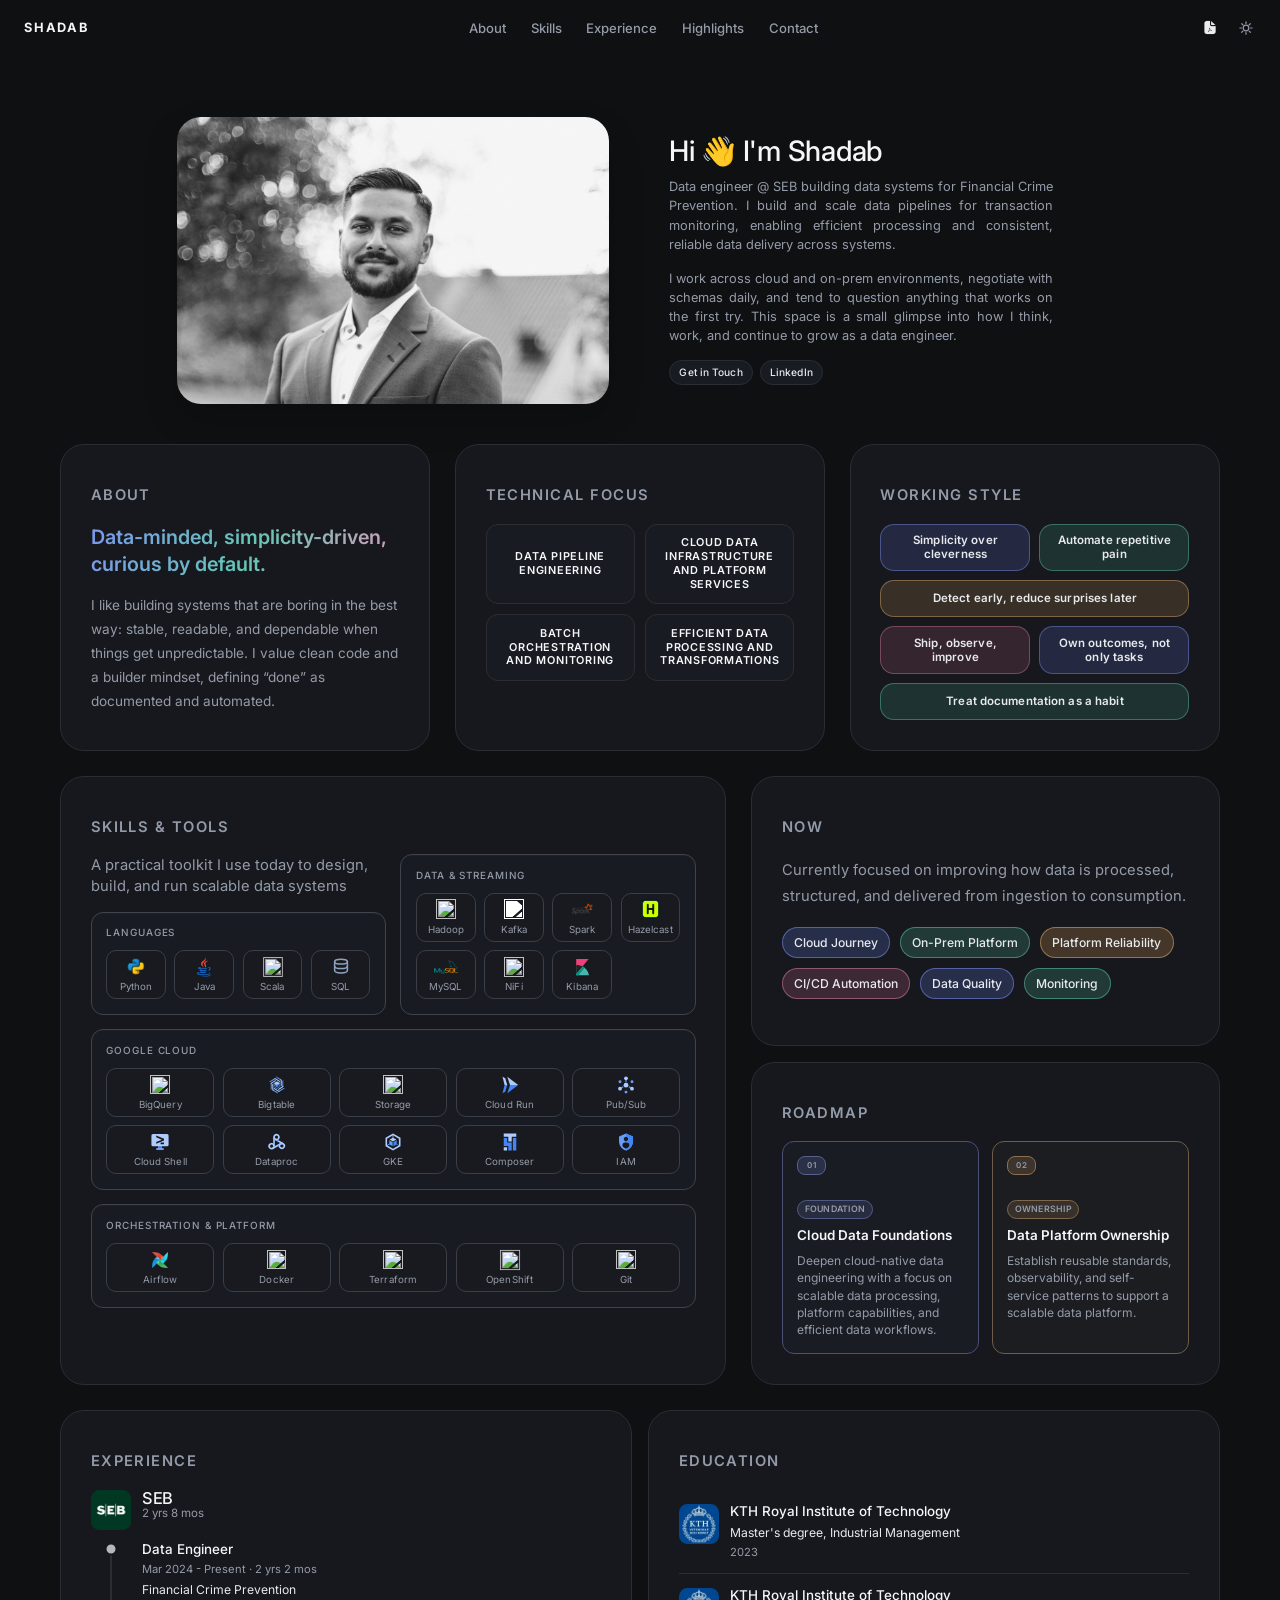
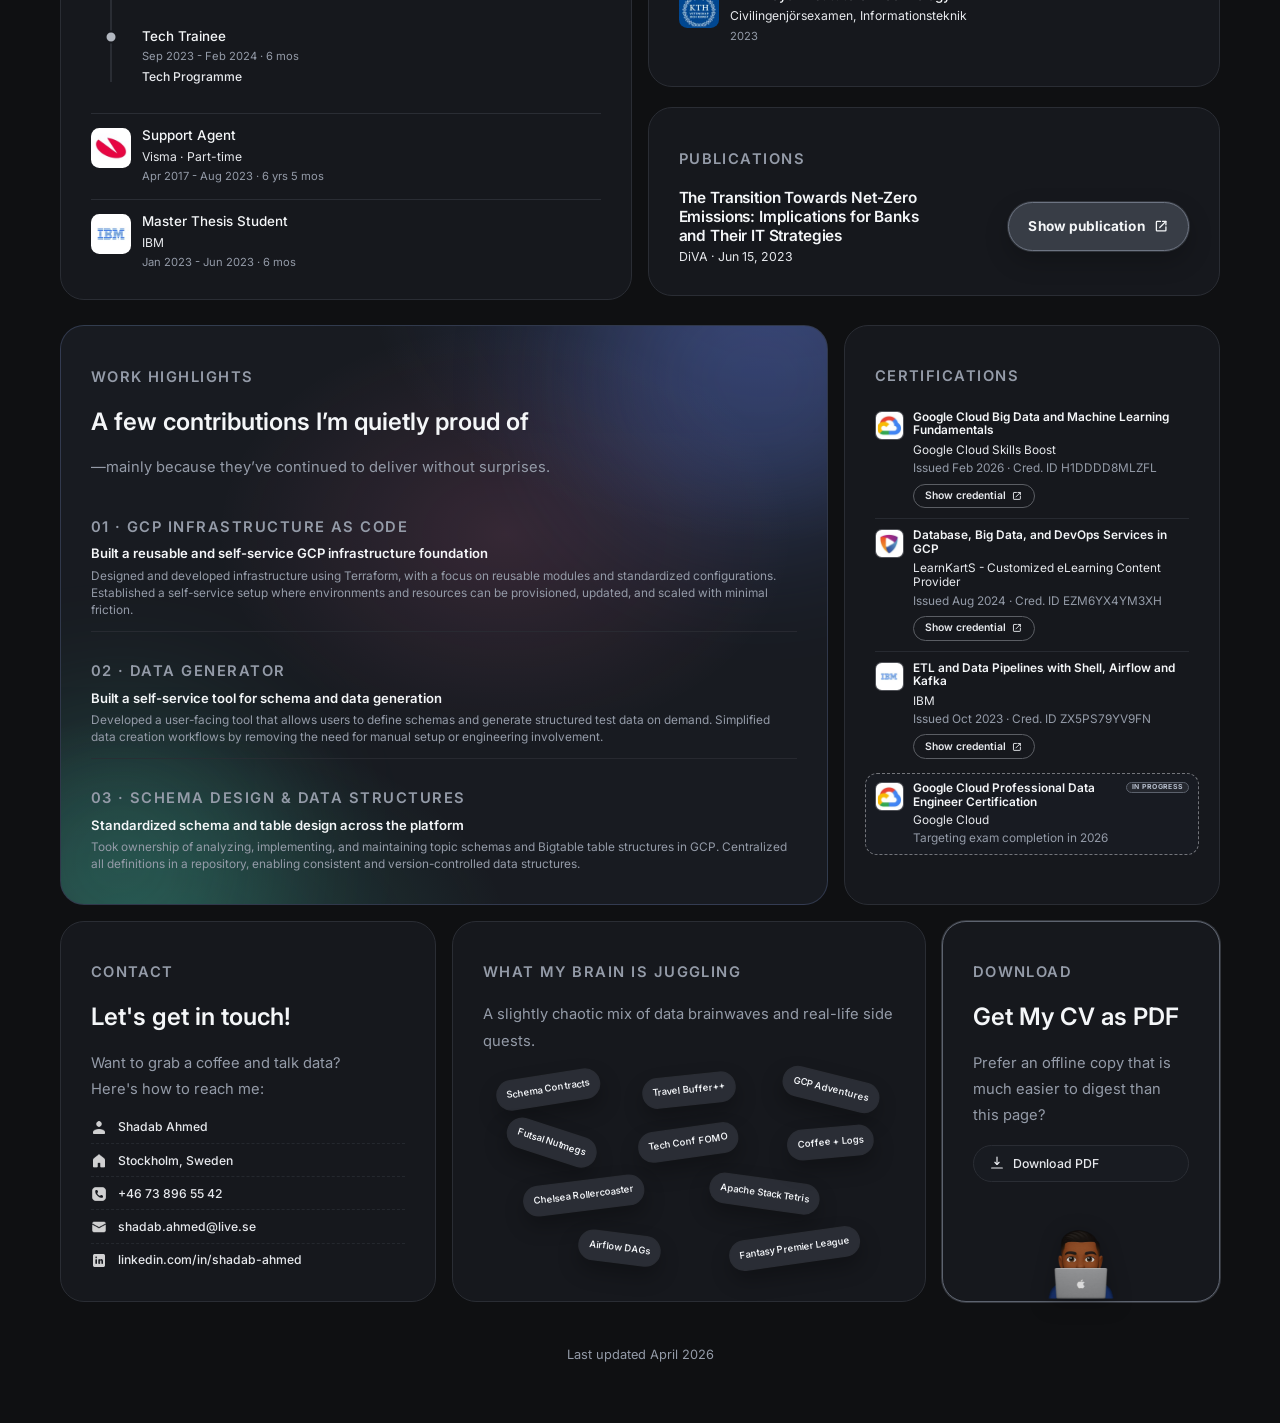
==== commit 0909b73c: "Refresh CV PDF and redeploy site updates" ====
--- a/index.html
+++ b/index.html
@@ -84,7 +84,7 @@
           <h2 class="about-gradient-title">Data-minded, simplicity-driven, curious by default.</h2>
           <p>
             I like building systems that are boring in the best way: stable, readable, and dependable when things get unpredictable.
-            I value clean code and a builder mindset, and define “done” as documented and automated by default.
+            I value clean code and a builder mindset, defining “done” as documented and automated.
           </p>
         </article>
 
@@ -300,7 +300,7 @@
           <article class="card bento-card special-work-tile" id="highlights">
             <p class="tile-head">Work Highlights</p>
             <h2 class="special-work-heading">A few contributions I&rsquo;m quietly proud of</h2>
-            <p class="special-work-intro">&mdash;mainly because they didn&rsquo;t break and people kept using them.</p>
+            <p class="special-work-intro">&mdash;mainly because they’ve continued to deliver without surprises.</p>
             <ol class="special-work-list">
               <li class="special-work-item">
                 <div class="special-work-copy">
--- a/css/style.css
+++ b/css/style.css
@@ -14,6 +14,7 @@
   --radius-lg: 16px;
   --radius-md: 12px;
   --font-main: "Inter", "Segoe UI", sans-serif;
+  --theme-fade-layer: #0f1012;
 }
 
 html[data-theme="light"] {
@@ -55,6 +56,30 @@
   color: var(--text);
   font-family: var(--font-main);
   font-weight: 400;
+}
+
+body::after {
+  content: "";
+  position: fixed;
+  inset: 0;
+  background: var(--theme-fade-layer);
+  opacity: 0;
+  pointer-events: none;
+  z-index: 190;
+}
+
+body.theme-switching::after {
+  animation: theme-switch-fade 220ms ease-out;
+}
+
+@keyframes theme-switch-fade {
+  from {
+    opacity: 0.34;
+  }
+
+  to {
+    opacity: 0;
+  }
 }
 
 a {
@@ -264,22 +289,35 @@
 .theme-icon-btn .icon-moon {
   width: 1rem;
   height: 1rem;
+  grid-column: 1;
+  grid-row: 1;
+  transition: opacity 170ms ease, transform 220ms cubic-bezier(0.32, 0.72, 0, 1);
+}
+
+.theme-icon-btn {
+  display: inline-grid;
+  place-items: center;
+  position: relative;
 }
 
 html[data-theme="dark"] .theme-icon-btn .icon-sun {
-  display: block;
+  opacity: 1;
+  transform: translateX(0) scale(1);
 }
 
 html[data-theme="dark"] .theme-icon-btn .icon-moon {
-  display: none;
+  opacity: 0;
+  transform: translateX(44%) scale(0.78);
 }
 
 html[data-theme="light"] .theme-icon-btn .icon-sun {
-  display: none;
+  opacity: 0;
+  transform: translateX(-44%) scale(0.78);
 }
 
 html[data-theme="light"] .theme-icon-btn .icon-moon {
-  display: block;
+  opacity: 1;
+  transform: translateX(0) scale(1);
 }
 
 .bento-main {
@@ -2266,6 +2304,18 @@
     max-height: 1.05rem;
   }
 
+  .top-actions .theme-icon-btn .icon-sun,
+  .top-actions .theme-icon-btn .icon-moon {
+    grid-column: 1;
+    grid-row: 1;
+    justify-self: center;
+  }
+
+  .top-actions .theme-icon-btn .action-label {
+    grid-column: 2;
+    grid-row: 1;
+  }
+
   .download-icon-btn::after {
     display: none;
   }
@@ -2625,6 +2675,17 @@
   }
 }
 
+@media (prefers-reduced-motion: reduce) {
+  body.theme-switching::after {
+    animation: none;
+  }
+
+  .theme-icon-btn .icon-sun,
+  .theme-icon-btn .icon-moon {
+    transition: none;
+  }
+}
+
 @media print {
   :root,
   html[data-theme="dark"],
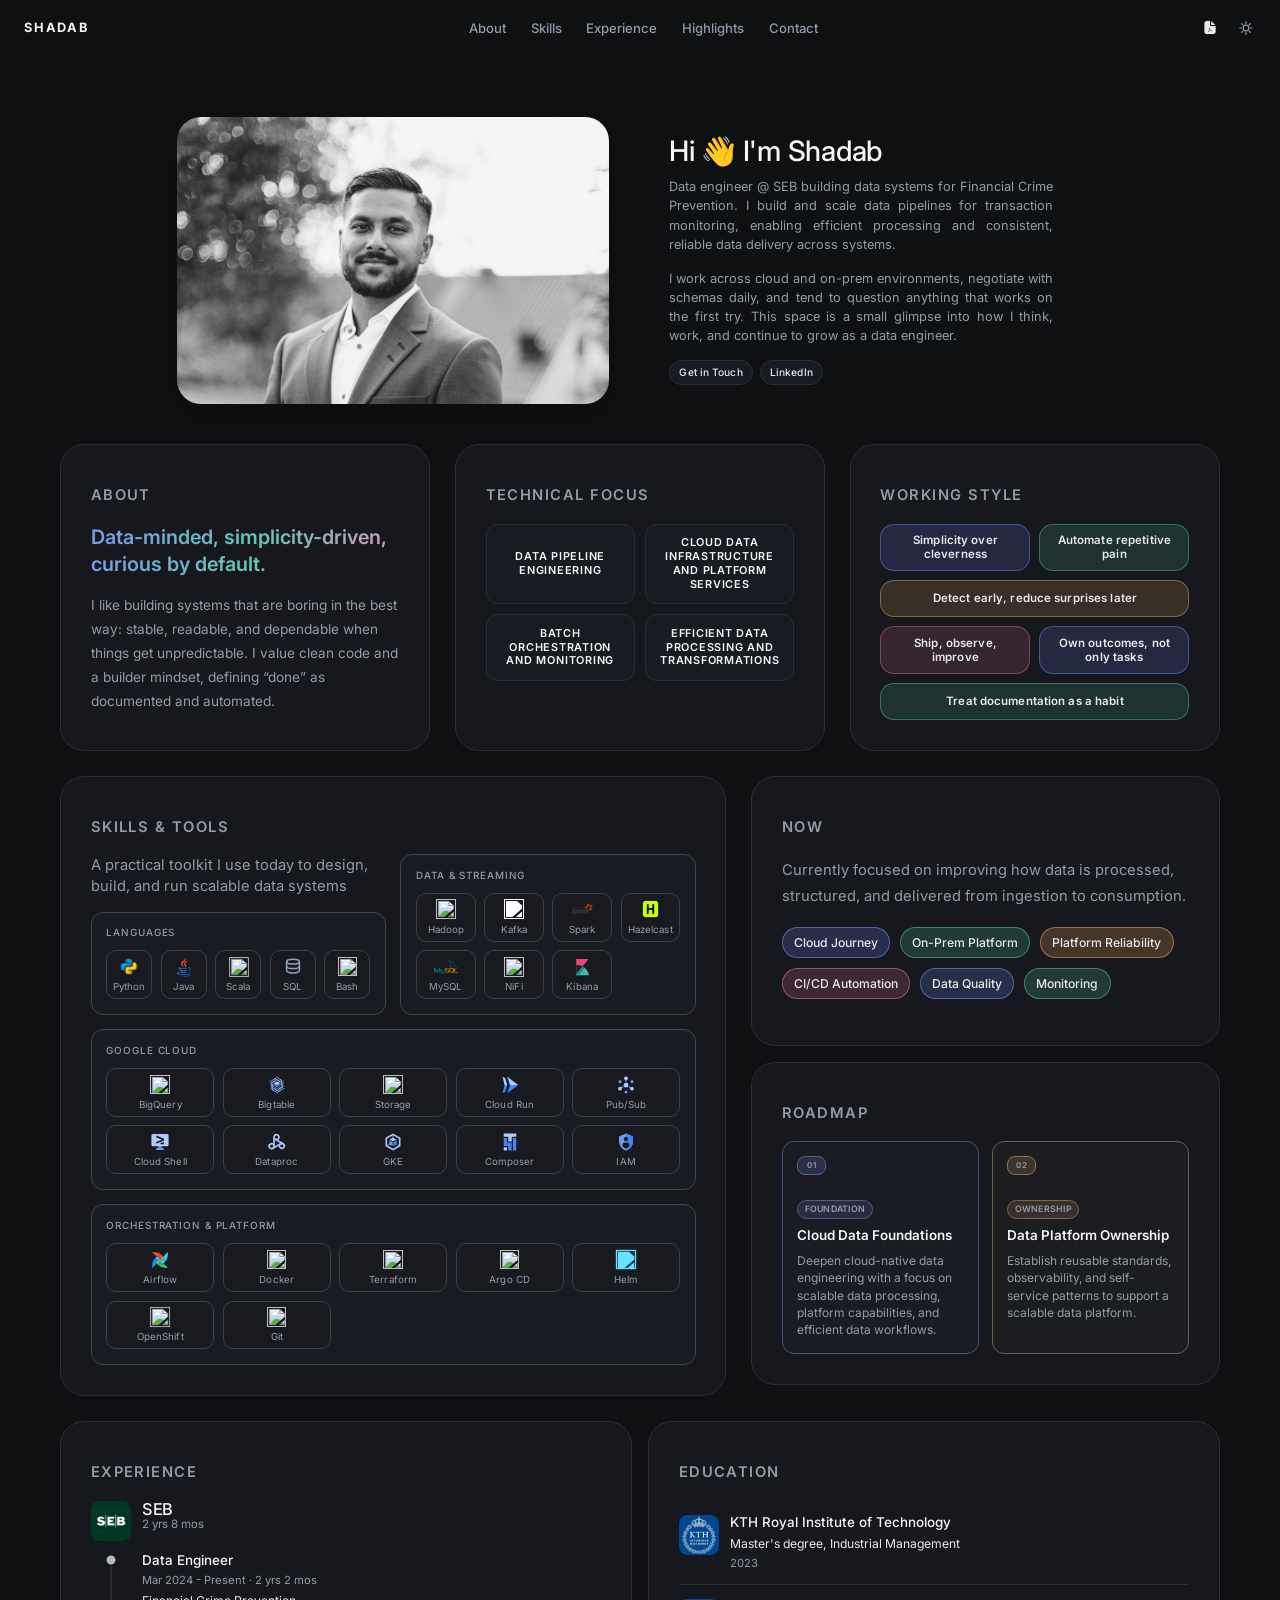
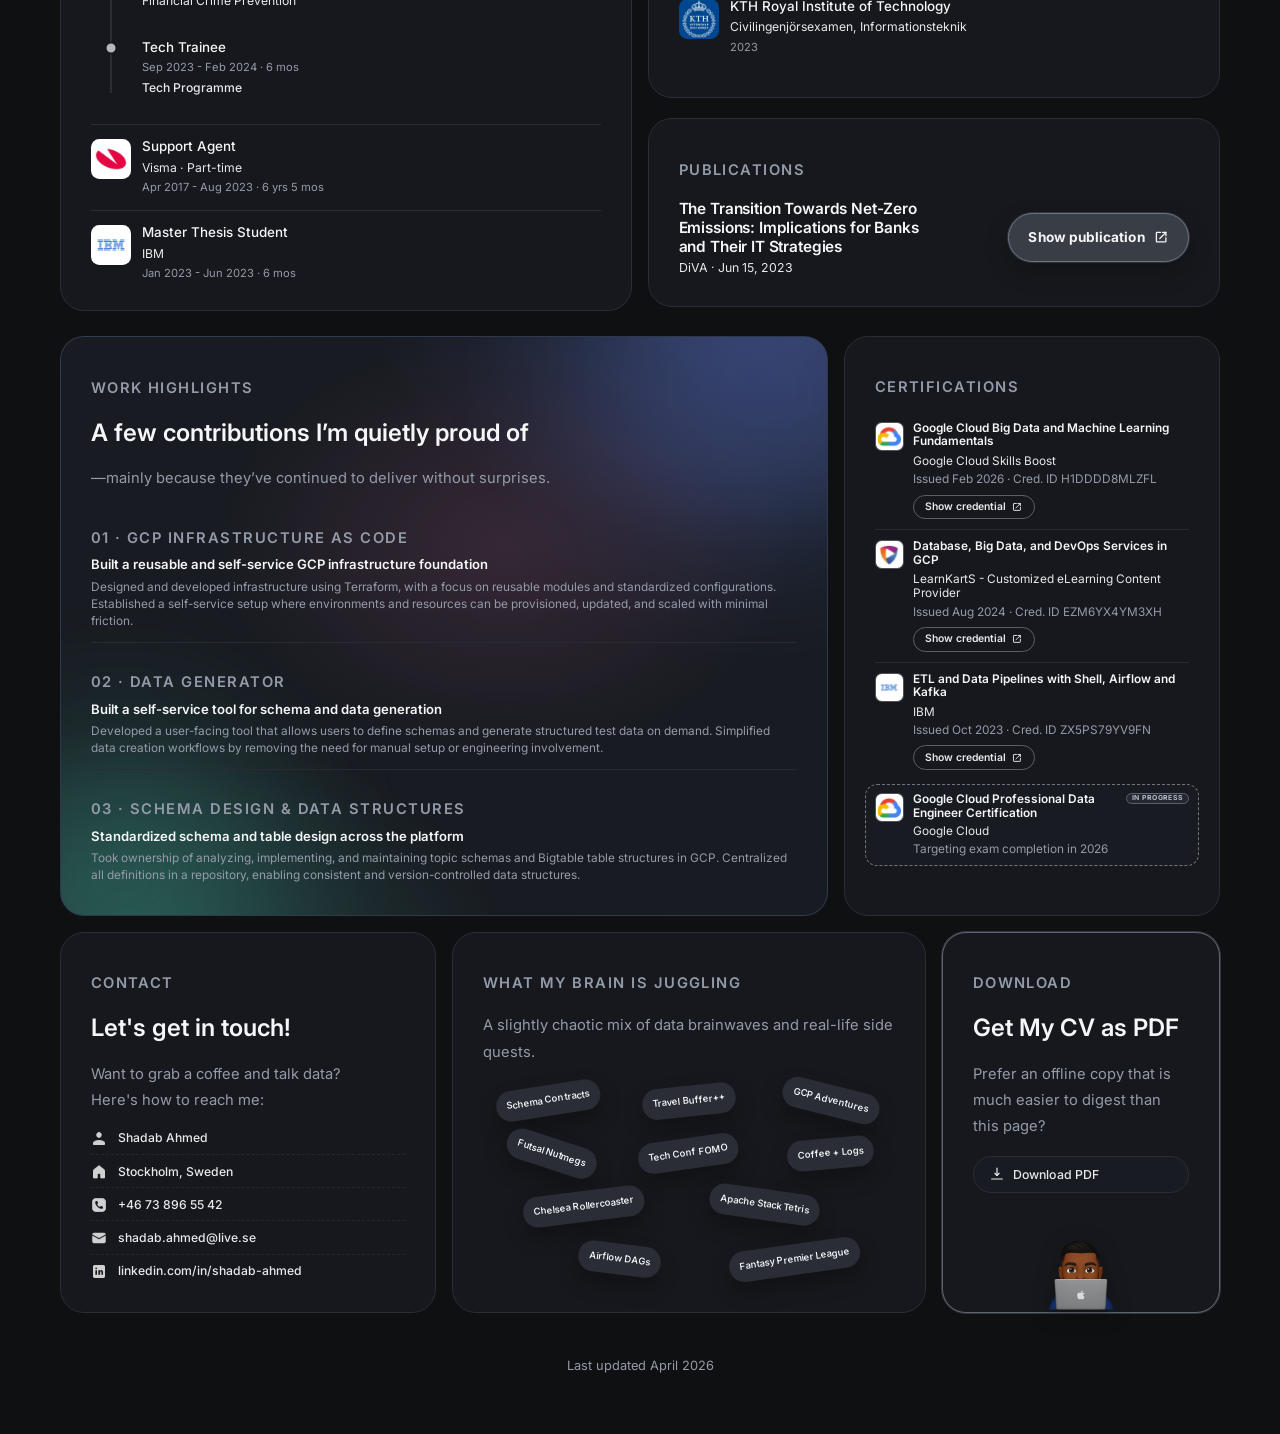
==== commit e4fa6212: "Update skills/icons and refresh CV PDF" ====
--- a/index.html
+++ b/index.html
@@ -124,6 +124,7 @@
                 <span class="tool-node tool-java" role="img" aria-label="Java"><img src="icons/icons8-java.svg" alt="" /><em>Java</em></span>
                 <span class="tool-node tool-scala" role="img" aria-label="Scala"><img src="https://cdn.simpleicons.org/scala" alt="" /><em>Scala</em></span>
                 <span class="tool-node tool-database" role="img" aria-label="SQL"><img src="icons/database.svg" alt="" /><em>SQL</em></span>
+                <span class="tool-node tool-shell" role="img" aria-label="Bash"><img src="https://cdn.simpleicons.org/gnubash/4EAA25" alt="" /><em>Bash</em></span>
               </div>
             </section>
 
@@ -162,6 +163,8 @@
                 <span class="tool-node tool-airflow" role="img" aria-label="Apache Airflow"><img src="icons/icons8-apache-airflow-48.png" alt="" /><em>Airflow</em></span>
                 <span class="tool-node" role="img" aria-label="Docker"><img src="https://cdn.simpleicons.org/docker" alt="" /><em>Docker</em></span>
                 <span class="tool-node" role="img" aria-label="Terraform"><img src="https://cdn.simpleicons.org/terraform" alt="" /><em>Terraform</em></span>
+                <span class="tool-node" role="img" aria-label="Argo CD"><img src="https://cdn.simpleicons.org/argo" alt="" /><em>Argo CD</em></span>
+                <span class="tool-node tool-helm" role="img" aria-label="Helm"><img src="https://cdn.simpleicons.org/helm" alt="" /><em>Helm</em></span>
                 <span class="tool-node tool-openshift" role="img" aria-label="OpenShift"><img src="https://cdn.simpleicons.org/redhatopenshift/ee0000" alt="" /><em>OpenShift</em></span>
                 <span class="tool-node tool-git" role="img" aria-label="Git"><img src="https://cdn.simpleicons.org/git" alt="" /><em>Git</em></span>
               </div>
--- a/css/style.css
+++ b/css/style.css
@@ -14,7 +14,6 @@
   --radius-lg: 16px;
   --radius-md: 12px;
   --font-main: "Inter", "Segoe UI", sans-serif;
-  --theme-fade-layer: #0f1012;
 }
 
 html[data-theme="light"] {
@@ -56,30 +55,6 @@
   color: var(--text);
   font-family: var(--font-main);
   font-weight: 400;
-}
-
-body::after {
-  content: "";
-  position: fixed;
-  inset: 0;
-  background: var(--theme-fade-layer);
-  opacity: 0;
-  pointer-events: none;
-  z-index: 190;
-}
-
-body.theme-switching::after {
-  animation: theme-switch-fade 220ms ease-out;
-}
-
-@keyframes theme-switch-fade {
-  from {
-    opacity: 0.34;
-  }
-
-  to {
-    opacity: 0;
-  }
 }
 
 a {
@@ -289,35 +264,22 @@
 .theme-icon-btn .icon-moon {
   width: 1rem;
   height: 1rem;
-  grid-column: 1;
-  grid-row: 1;
-  transition: opacity 170ms ease, transform 220ms cubic-bezier(0.32, 0.72, 0, 1);
-}
-
-.theme-icon-btn {
-  display: inline-grid;
-  place-items: center;
-  position: relative;
 }
 
 html[data-theme="dark"] .theme-icon-btn .icon-sun {
-  opacity: 1;
-  transform: translateX(0) scale(1);
+  display: block;
 }
 
 html[data-theme="dark"] .theme-icon-btn .icon-moon {
-  opacity: 0;
-  transform: translateX(44%) scale(0.78);
+  display: none;
 }
 
 html[data-theme="light"] .theme-icon-btn .icon-sun {
-  opacity: 0;
-  transform: translateX(-44%) scale(0.78);
+  display: none;
 }
 
 html[data-theme="light"] .theme-icon-btn .icon-moon {
-  opacity: 1;
-  transform: translateX(0) scale(1);
+  display: block;
 }
 
 .bento-main {
@@ -1597,6 +1559,10 @@
   grid-template-columns: repeat(5, minmax(0, 1fr));
 }
 
+.skills-card-languages .group-icons {
+  grid-template-columns: repeat(5, minmax(0, 1fr));
+}
+
 .tool-node {
   --icon-scale: 1;
   display: inline-flex;
@@ -1642,6 +1608,10 @@
   filter: saturate(165%) contrast(122%) brightness(0.94);
 }
 
+html[data-theme="dark"] .tool-node.tool-helm img {
+  filter: brightness(0) saturate(100%) invert(78%) sepia(43%) saturate(1729%) hue-rotate(167deg) brightness(108%) contrast(102%) drop-shadow(0 0 1px rgba(124, 214, 255, 0.62));
+}
+
 .tool-node.tool-python {
   --icon-scale: 1;
 }
@@ -1745,6 +1715,14 @@
 
 .tool-node.tool-openshift {
   --icon-scale: 1.02;
+}
+
+.tool-node.tool-shell {
+  --icon-scale: 1;
+}
+
+.tool-node.tool-helm {
+  --icon-scale: 1;
 }
 
 .timeline-item {
@@ -2304,18 +2282,6 @@
     max-height: 1.05rem;
   }
 
-  .top-actions .theme-icon-btn .icon-sun,
-  .top-actions .theme-icon-btn .icon-moon {
-    grid-column: 1;
-    grid-row: 1;
-    justify-self: center;
-  }
-
-  .top-actions .theme-icon-btn .action-label {
-    grid-column: 2;
-    grid-row: 1;
-  }
-
   .download-icon-btn::after {
     display: none;
   }
@@ -2675,17 +2641,6 @@
   }
 }
 
-@media (prefers-reduced-motion: reduce) {
-  body.theme-switching::after {
-    animation: none;
-  }
-
-  .theme-icon-btn .icon-sun,
-  .theme-icon-btn .icon-moon {
-    transition: none;
-  }
-}
-
 @media print {
   :root,
   html[data-theme="dark"],
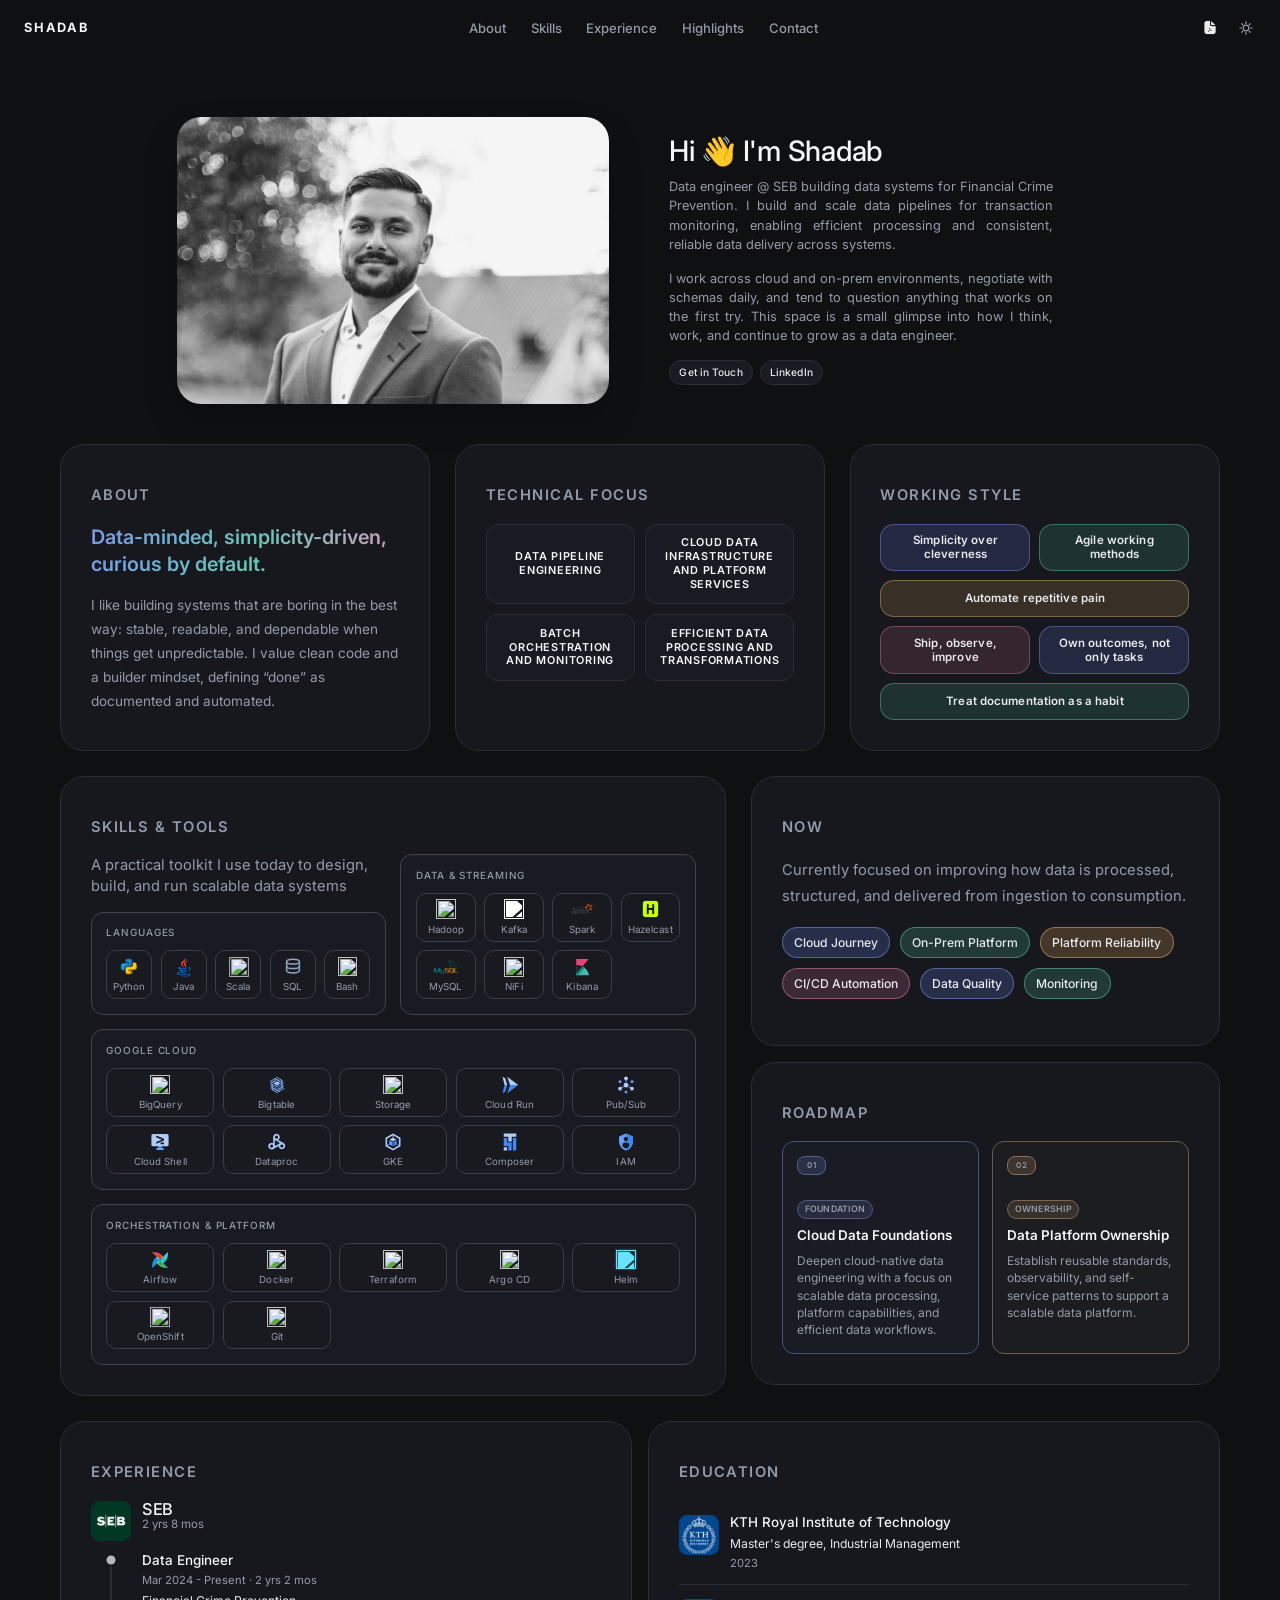
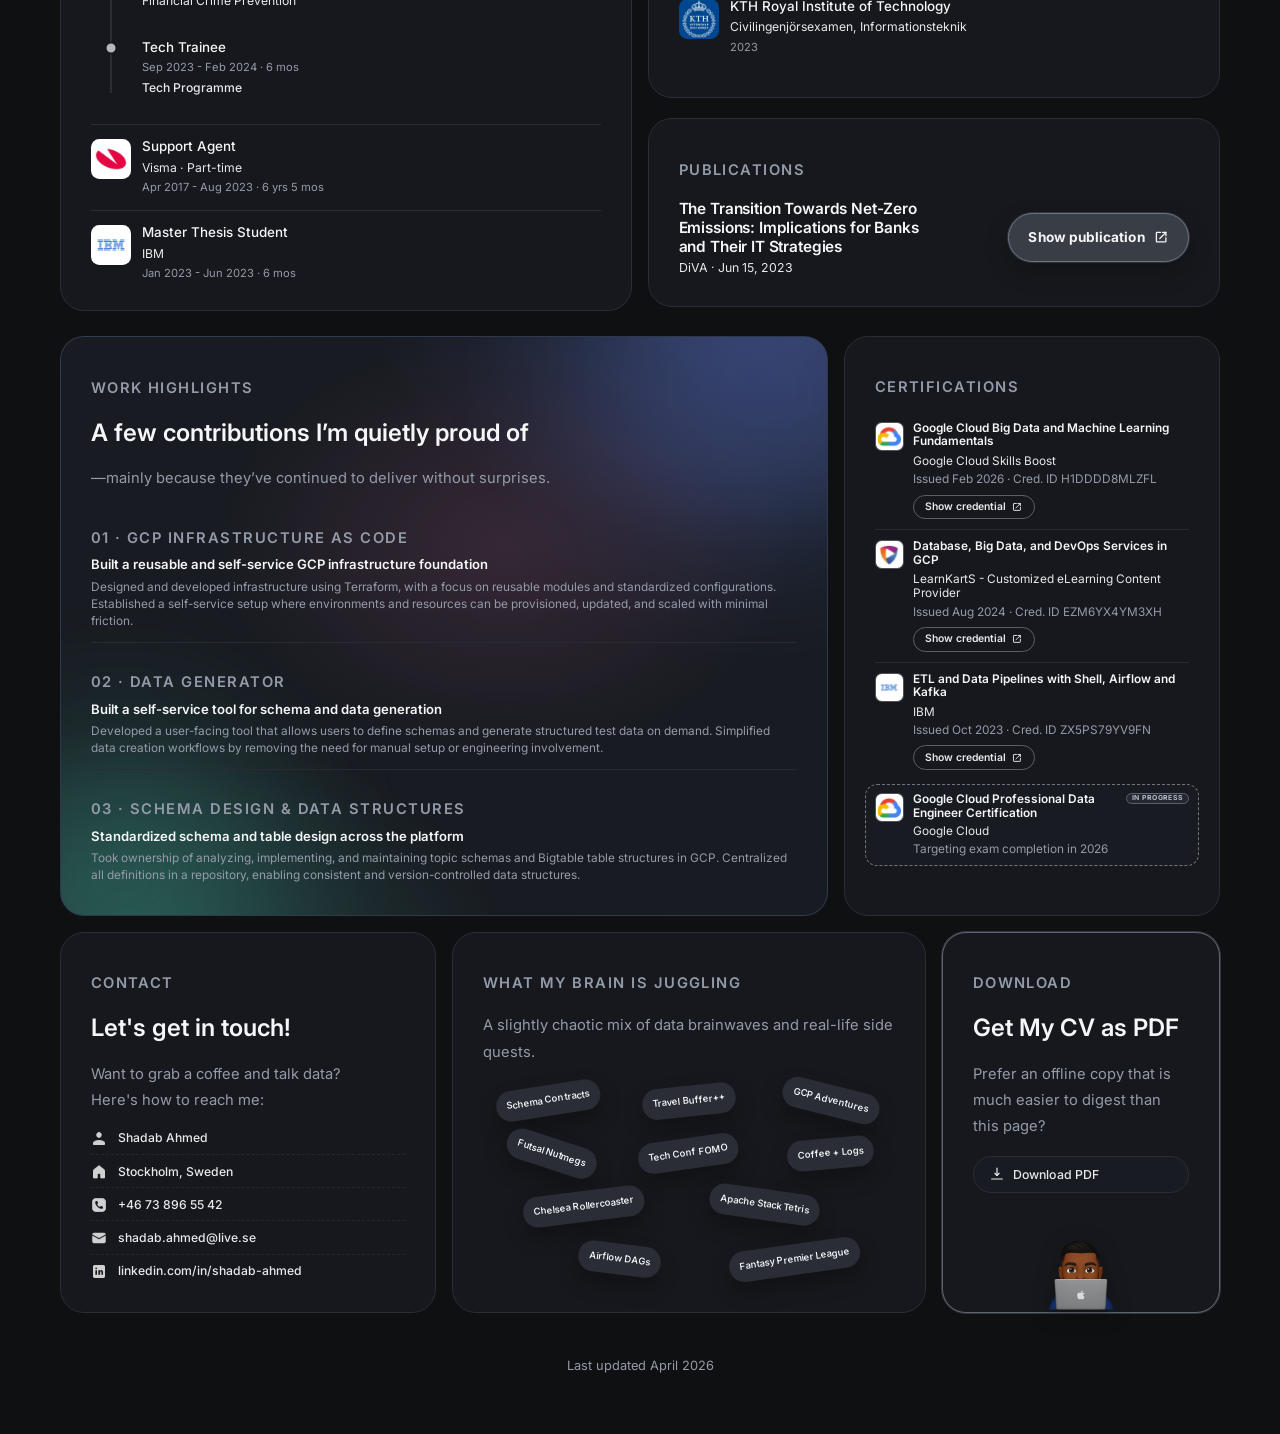
==== commit f9b33367: "Update working style pills in portfolio" ====
--- a/index.html
+++ b/index.html
@@ -103,8 +103,8 @@
             <p class="tile-head">Working Style</p>
             <div class="pill-list">
               <span>Simplicity over cleverness</span>
+              <span>Agile working methods</span>
               <span>Automate repetitive pain</span>
-              <span>Detect early, reduce surprises later</span>
               <span>Ship, observe, improve</span>
               <span>Own outcomes, not only tasks</span>
               <span>Treat documentation as a habit</span>
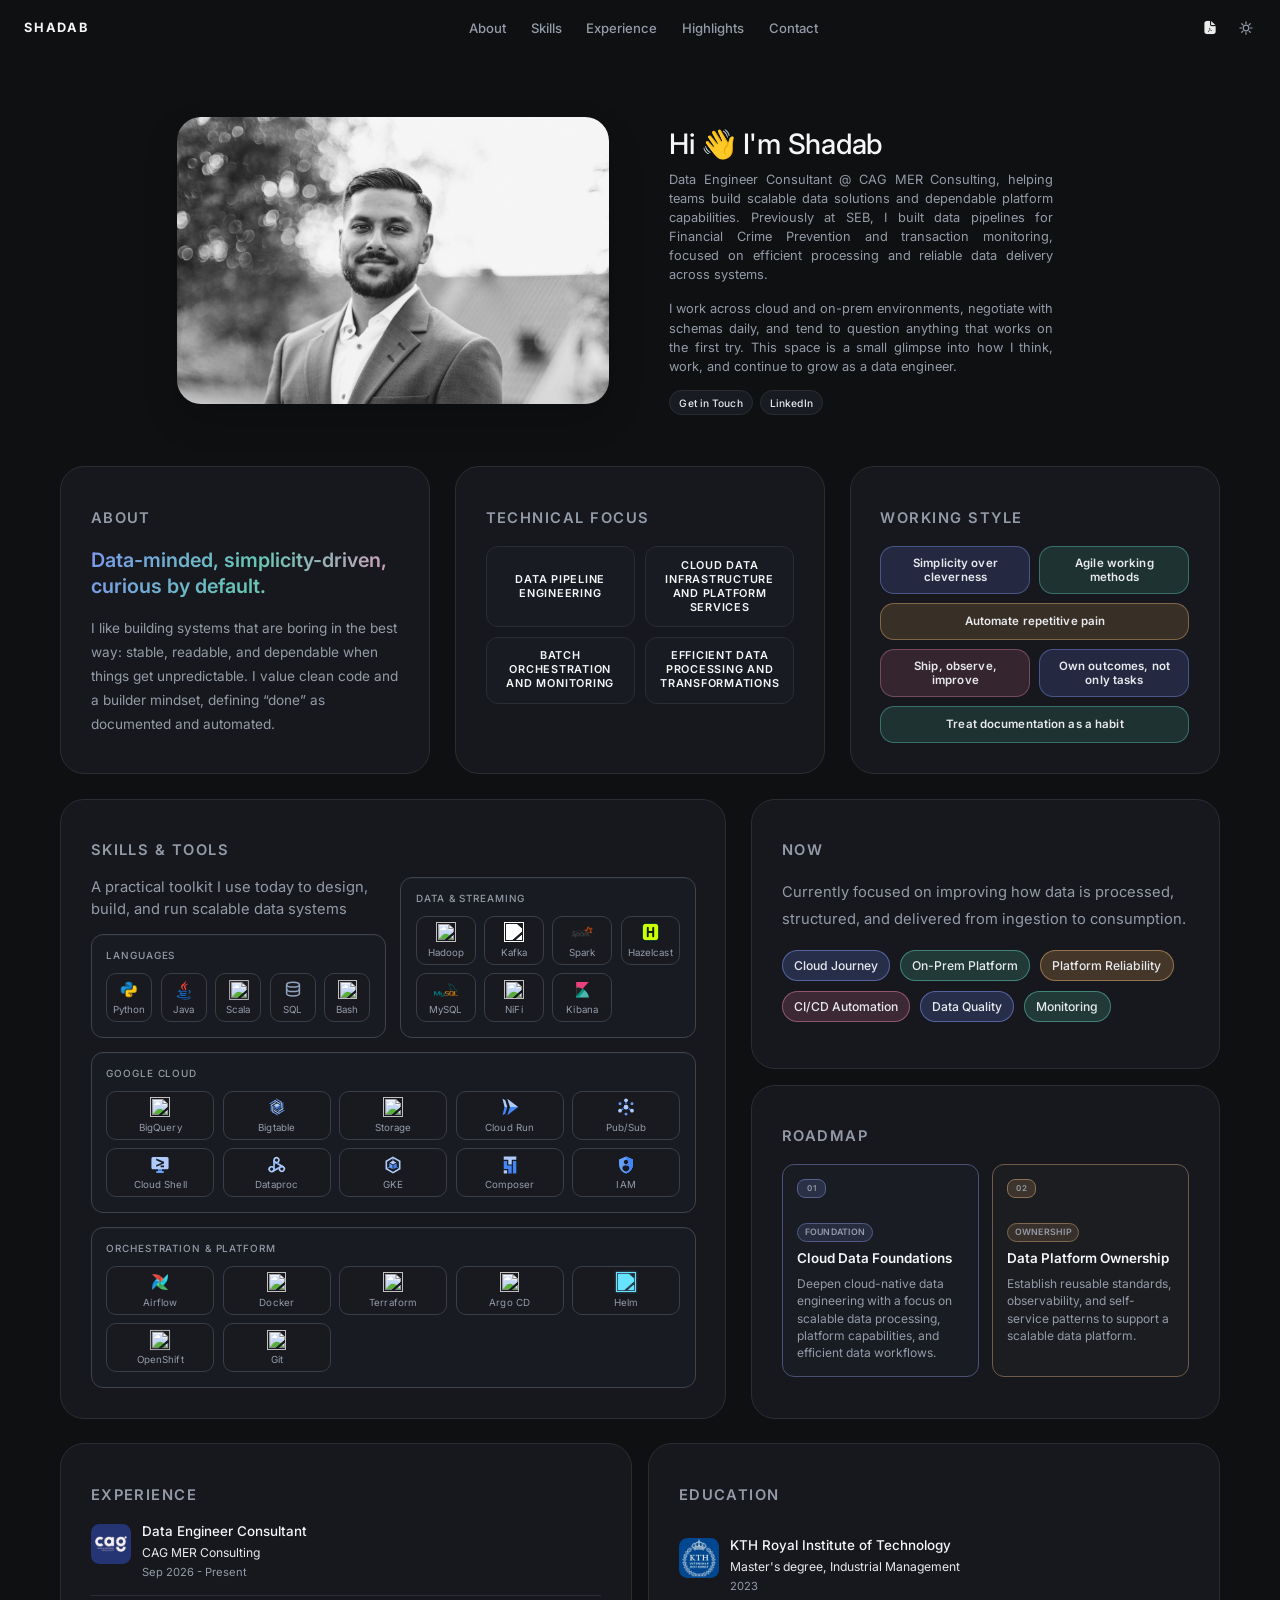
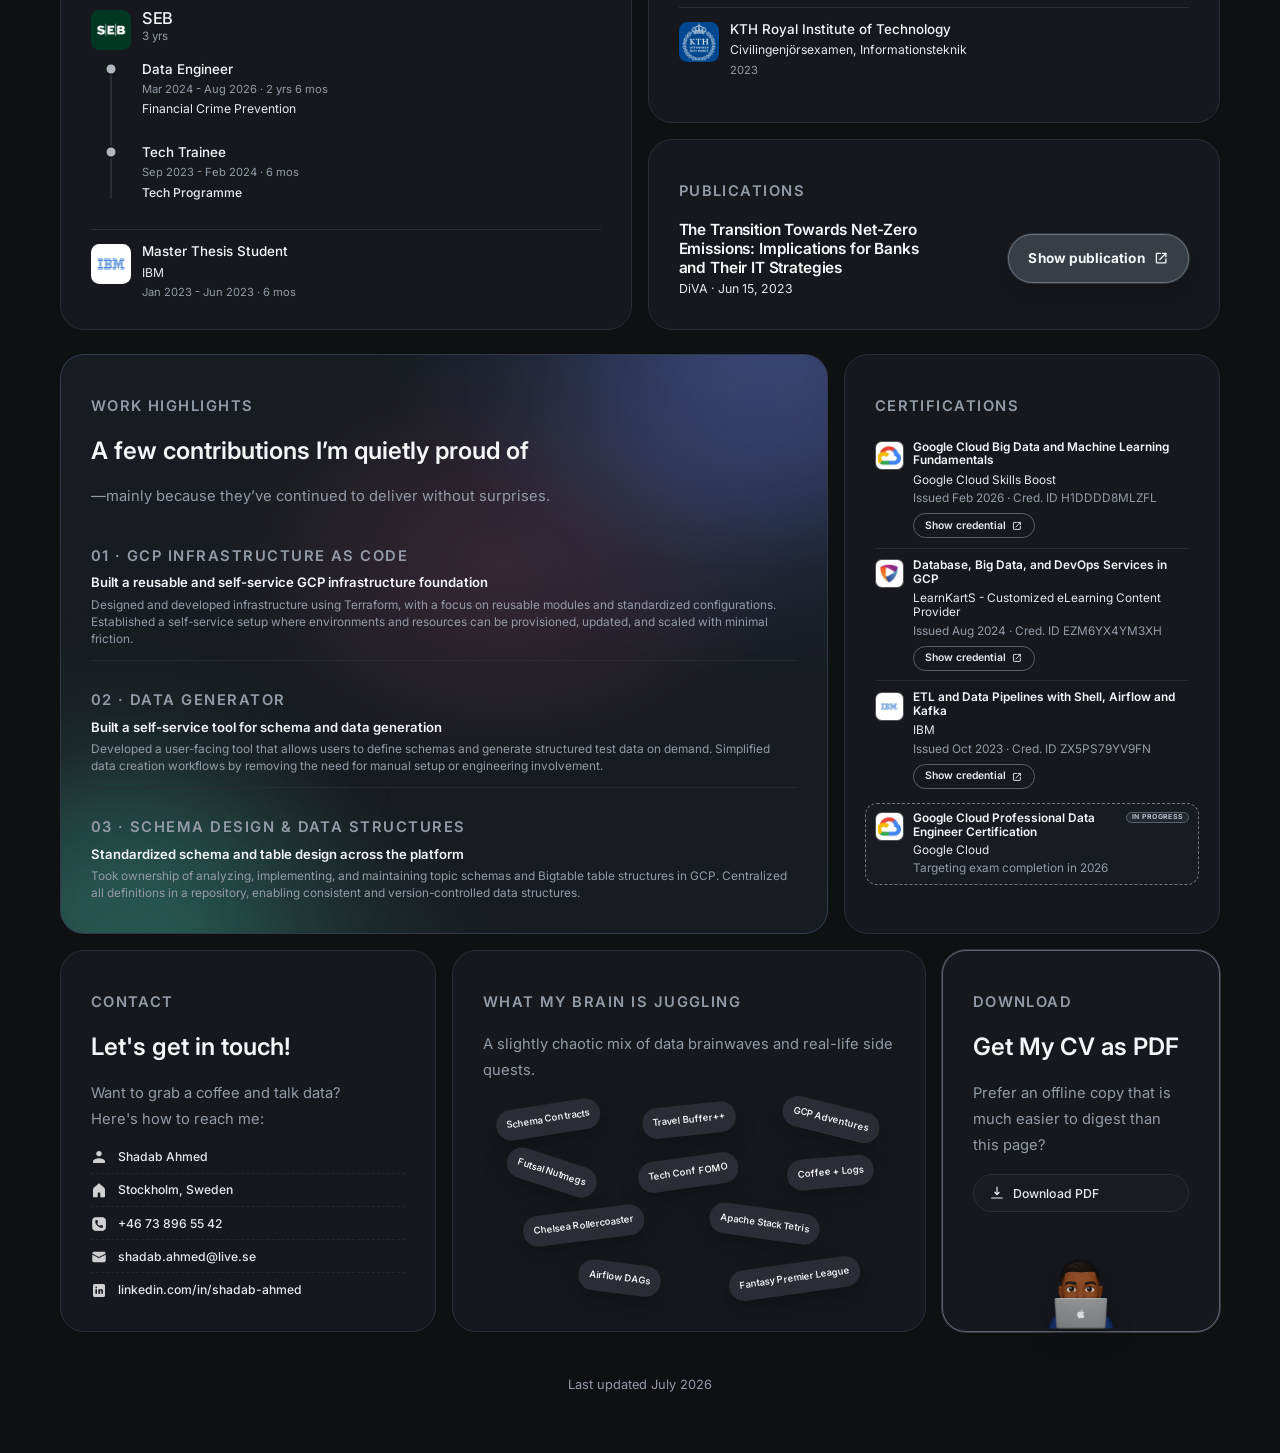
==== commit 20f2042f: "Update portfolio experience and bento layout" ====
--- a/index.html
+++ b/index.html
@@ -65,8 +65,9 @@
         <article class="hero-intro-tile">
           <h1>Hi &#128075; I'm Shadab</h1>
           <p class="intro-text">
-            Data engineer @ SEB building data systems for Financial Crime Prevention. I build and scale data pipelines for transaction monitoring, 
-            enabling efficient processing and consistent, reliable data delivery across systems.
+            Data Engineer Consultant @ CAG MER Consulting, helping teams build scalable data solutions and dependable platform capabilities.
+            Previously at SEB, I built data pipelines for Financial Crime Prevention and transaction monitoring, focused on efficient processing
+            and reliable data delivery across systems.
           </p>
           <p class="intro-text">
             I work across cloud and on-prem environments, negotiate with schemas daily, and tend to question anything that
@@ -213,19 +214,28 @@
           <article class="card bento-card experience-tile" id="experience">
             <p class="tile-head">Experience</p>
             <div class="experience-list">
+              <section class="experience-row">
+                <img class="experience-logo" src="logos/cag_mer_consulting_logo.png" alt="CAG MER Consulting logo" />
+                <div class="experience-row-content">
+                  <h3>Data Engineer Consultant</h3>
+                  <p class="experience-org">CAG MER Consulting</p>
+                  <p class="experience-role-date">Sep 2026 - Present</p>
+                </div>
+              </section>
+
               <section class="experience-seb-block">
                 <header class="experience-company-head">
                   <img class="experience-logo" src="logos/seb_logo.jpeg" alt="SEB logo" />
                   <div>
                     <h3>SEB</h3>
-                    <p>2 yrs 8 mos</p>
+                    <p>3 yrs</p>
                   </div>
                 </header>
 
                 <div class="experience-role-stack">
                   <article class="experience-role">
                     <h4>Data Engineer</h4>
-                    <p class="experience-role-date">Mar 2024 - Present · 2 yrs 2 mos</p>
+                    <p class="experience-role-date">Mar 2024 - Aug 2026 · 2 yrs 6 mos</p>
                     <p class="experience-role-team">Financial Crime Prevention</p>
                   </article>
 
@@ -234,15 +244,6 @@
                     <p class="experience-role-date">Sep 2023 - Feb 2024 · 6 mos</p>
                     <p class="experience-role-program">Tech Programme</p>
                   </article>
-                </div>
-              </section>
-
-              <section class="experience-row">
-                <img class="experience-logo" src="logos/visma_logo.jpeg" alt="Visma logo" />
-                <div class="experience-row-content">
-                  <h3>Support Agent</h3>
-                  <p class="experience-org">Visma · Part-time</p>
-                  <p class="experience-role-date">Apr 2017 - Aug 2023 · 6 yrs 5 mos</p>
                 </div>
               </section>
 
@@ -467,7 +468,7 @@
     </main>
 
     <footer class="footer-note">
-      <p>Last updated April 2026</p>
+      <p>Last updated July 2026</p>
     </footer>
   </div>
   <div class="soft-cursor" id="soft-cursor" aria-hidden="true"></div>
--- a/css/style.css
+++ b/css/style.css
@@ -474,7 +474,7 @@
   display: grid;
   grid-template-columns: repeat(12, minmax(0, 1fr));
   gap: 1rem;
-  align-items: start;
+  align-items: stretch;
 }
 
 .experience-tile {
@@ -537,8 +537,9 @@
 .now-roadmap-rail {
   grid-column: span 5;
   display: grid;
+  grid-template-rows: auto 1fr;
   gap: 1rem;
-  align-content: start;
+  align-content: stretch;
 }
 
 .now-roadmap-rail > .now-tile,
@@ -1793,7 +1794,7 @@
 }
 
 .experience-company-head p {
-  margin: 0;
+  margin: 0.18rem 0 0;
   color: var(--muted);
   font-size: 0.72rem;
   line-height: 1.16;
@@ -1804,11 +1805,16 @@
   border-bottom: 0;
 }
 
+.experience-row + .experience-seb-block {
+  padding-top: 0.86rem;
+  border-top: 1px solid var(--line);
+}
+
 .experience-role-stack {
   margin-top: 0.72rem;
   margin-left: calc(var(--exp-logo-size) + var(--exp-head-gap));
   display: grid;
-  gap: 2rem;
+  gap: 1.75rem;
   position: relative;
 }
 
@@ -1881,6 +1887,11 @@
   align-items: start;
   padding-top: 0.86rem;
   border-top: 1px solid var(--line);
+}
+
+.experience-row:first-child {
+  padding-top: 0;
+  border-top: 0;
 }
 
 .experience-row-content h3 {
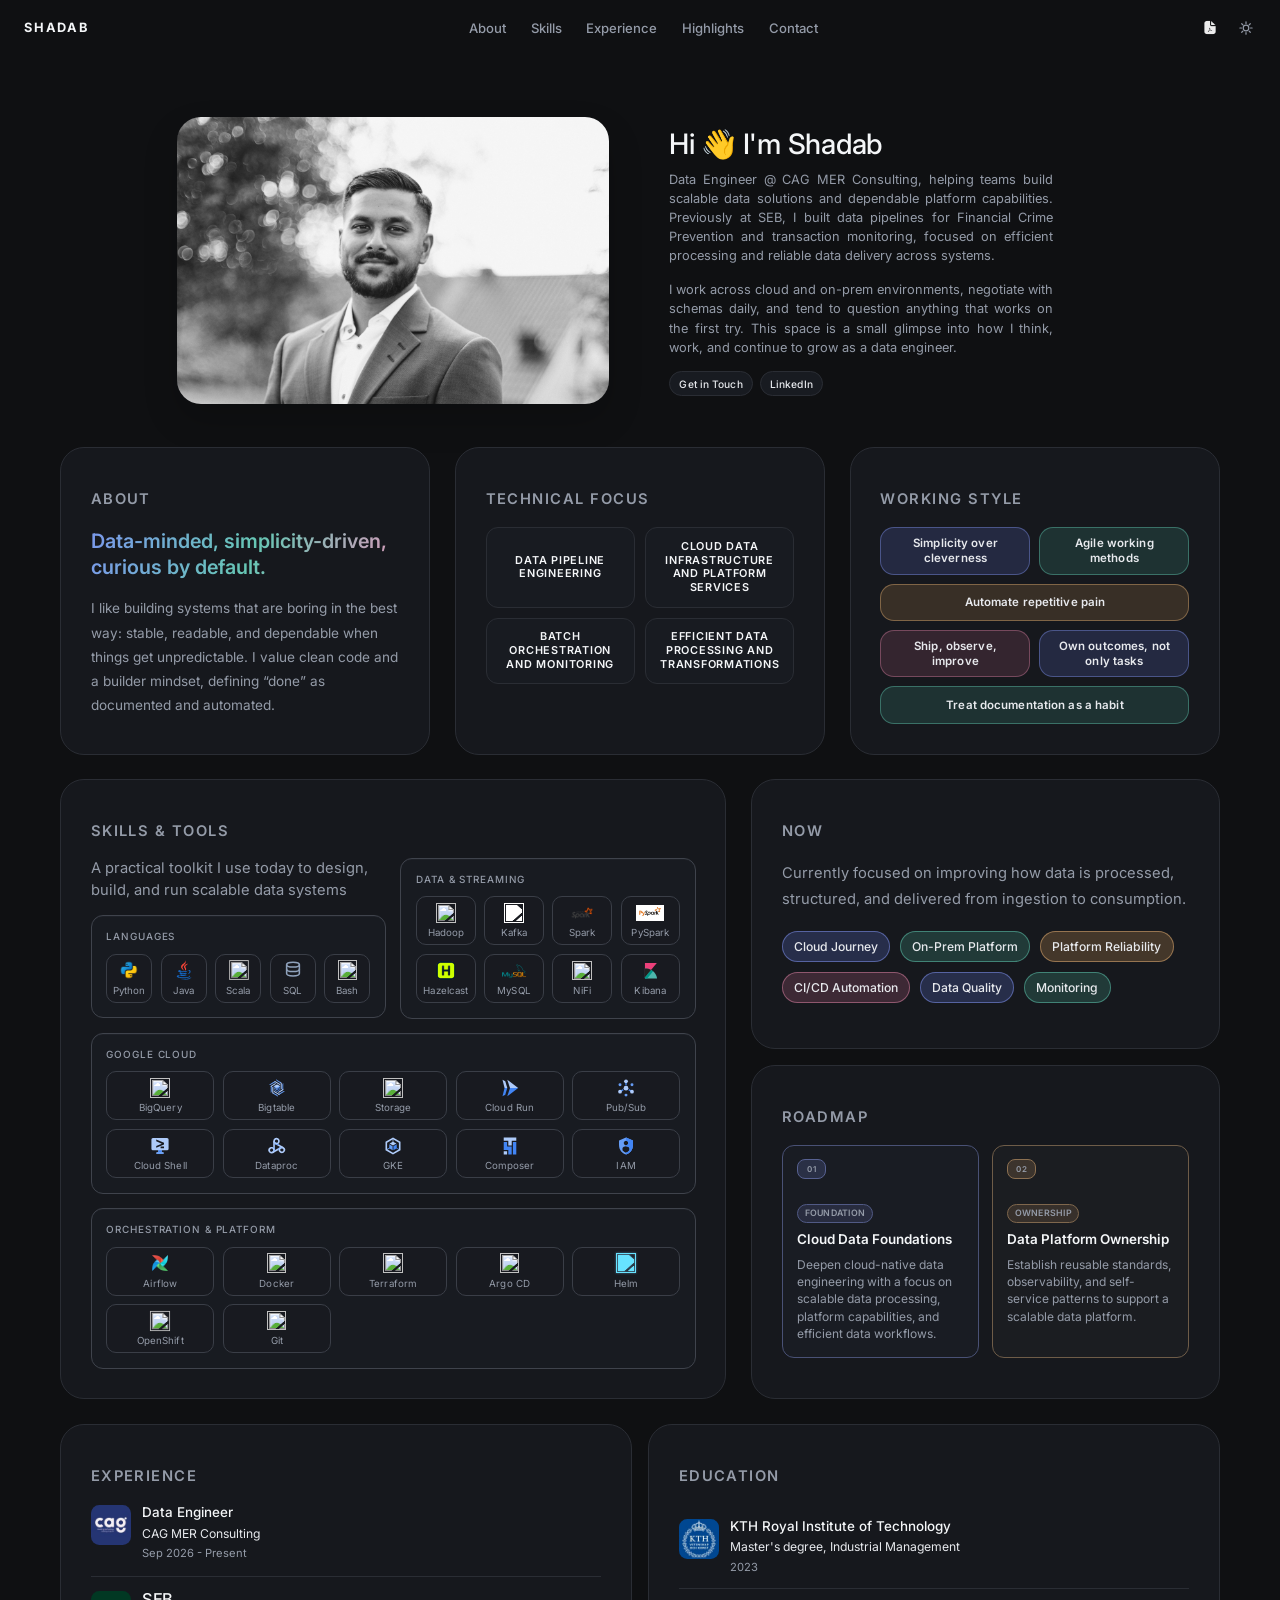
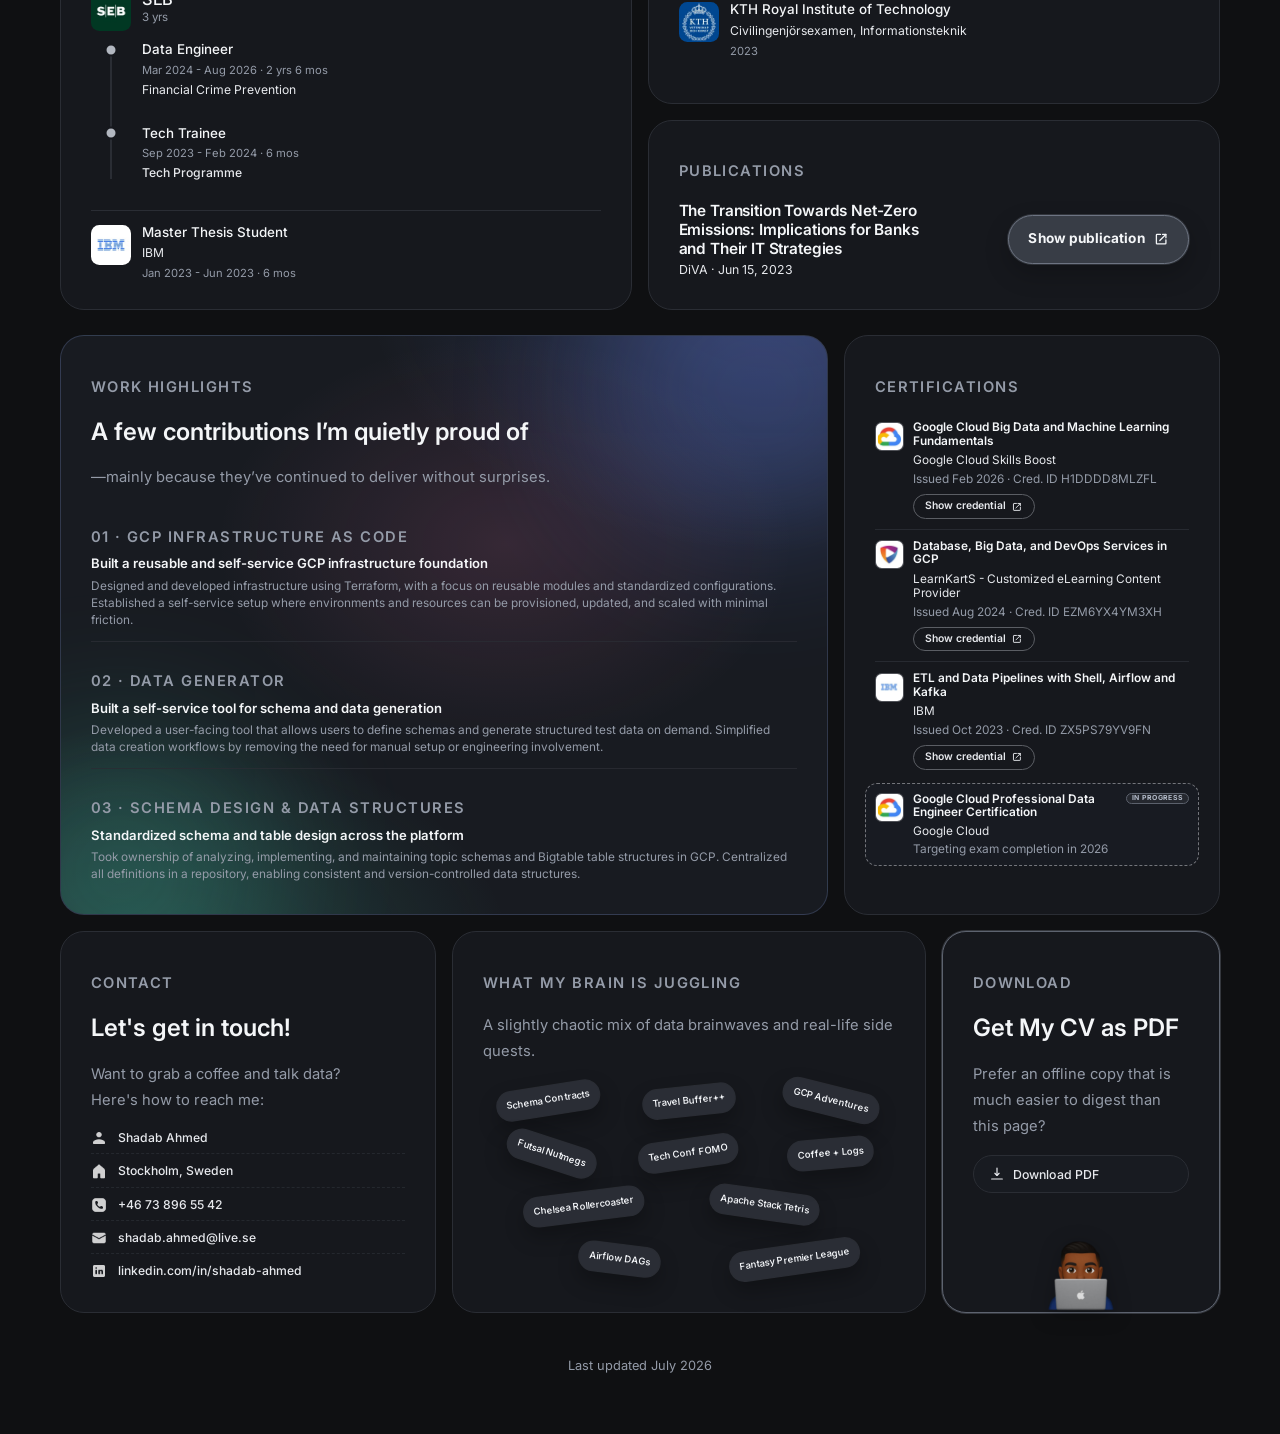
==== commit 3891a552: "Update portfolio role and add PySpark" ====
--- a/index.html
+++ b/index.html
@@ -65,7 +65,7 @@
         <article class="hero-intro-tile">
           <h1>Hi &#128075; I'm Shadab</h1>
           <p class="intro-text">
-            Data Engineer Consultant @ CAG MER Consulting, helping teams build scalable data solutions and dependable platform capabilities.
+            Data Engineer @ CAG MER Consulting, helping teams build scalable data solutions and dependable platform capabilities.
             Previously at SEB, I built data pipelines for Financial Crime Prevention and transaction monitoring, focused on efficient processing
             and reliable data delivery across systems.
           </p>
@@ -135,6 +135,7 @@
                 <span class="tool-node tool-hadoop" role="img" aria-label="Apache Hadoop"><img src="https://cdn.simpleicons.org/apachehadoop/4285F4" alt="" /><em>Hadoop</em></span>
                 <span class="tool-node tool-kafka" role="img" aria-label="Apache Kafka"><img src="https://cdn.simpleicons.org/apachekafka" alt="" /><em>Kafka</em></span>
                 <span class="tool-node tool-spark" role="img" aria-label="Apache Spark"><img src="icons/icons8-apache-spark-48.png" alt="" /><em>Spark</em></span>
+                <span class="tool-node tool-pyspark" role="img" aria-label="PySpark"><img src="icons/pyshark.webp" alt="" /><em>PySpark</em></span>
                 <span class="tool-node tool-hazelcast" role="img" aria-label="Hazelcast"><img src="icons/hazelcast.png" alt="" /><em>Hazelcast</em></span>
                 <span class="tool-node tool-mysql" role="img" aria-label="MySQL"><img src="icons/icons8-mysql-48.png" alt="" /><em>MySQL</em></span>
                 <span class="tool-node tool-nifi" role="img" aria-label="Apache NiFi"><img src="https://cdn.simpleicons.org/apachenifi" alt="" /><em>NiFi</em></span>
@@ -217,7 +218,7 @@
               <section class="experience-row">
                 <img class="experience-logo" src="logos/cag_mer_consulting_logo.png" alt="CAG MER Consulting logo" />
                 <div class="experience-row-content">
-                  <h3>Data Engineer Consultant</h3>
+                  <h3>Data Engineer</h3>
                   <p class="experience-org">CAG MER Consulting</p>
                   <p class="experience-role-date">Sep 2026 - Present</p>
                 </div>
--- a/css/style.css
+++ b/css/style.css
@@ -1641,6 +1641,10 @@
   --icon-scale: 1.04;
 }
 
+.tool-node.tool-pyspark img {
+  width: 1.76rem;
+}
+
 .tool-node.tool-hazelcast {
   --icon-scale: 1;
 }
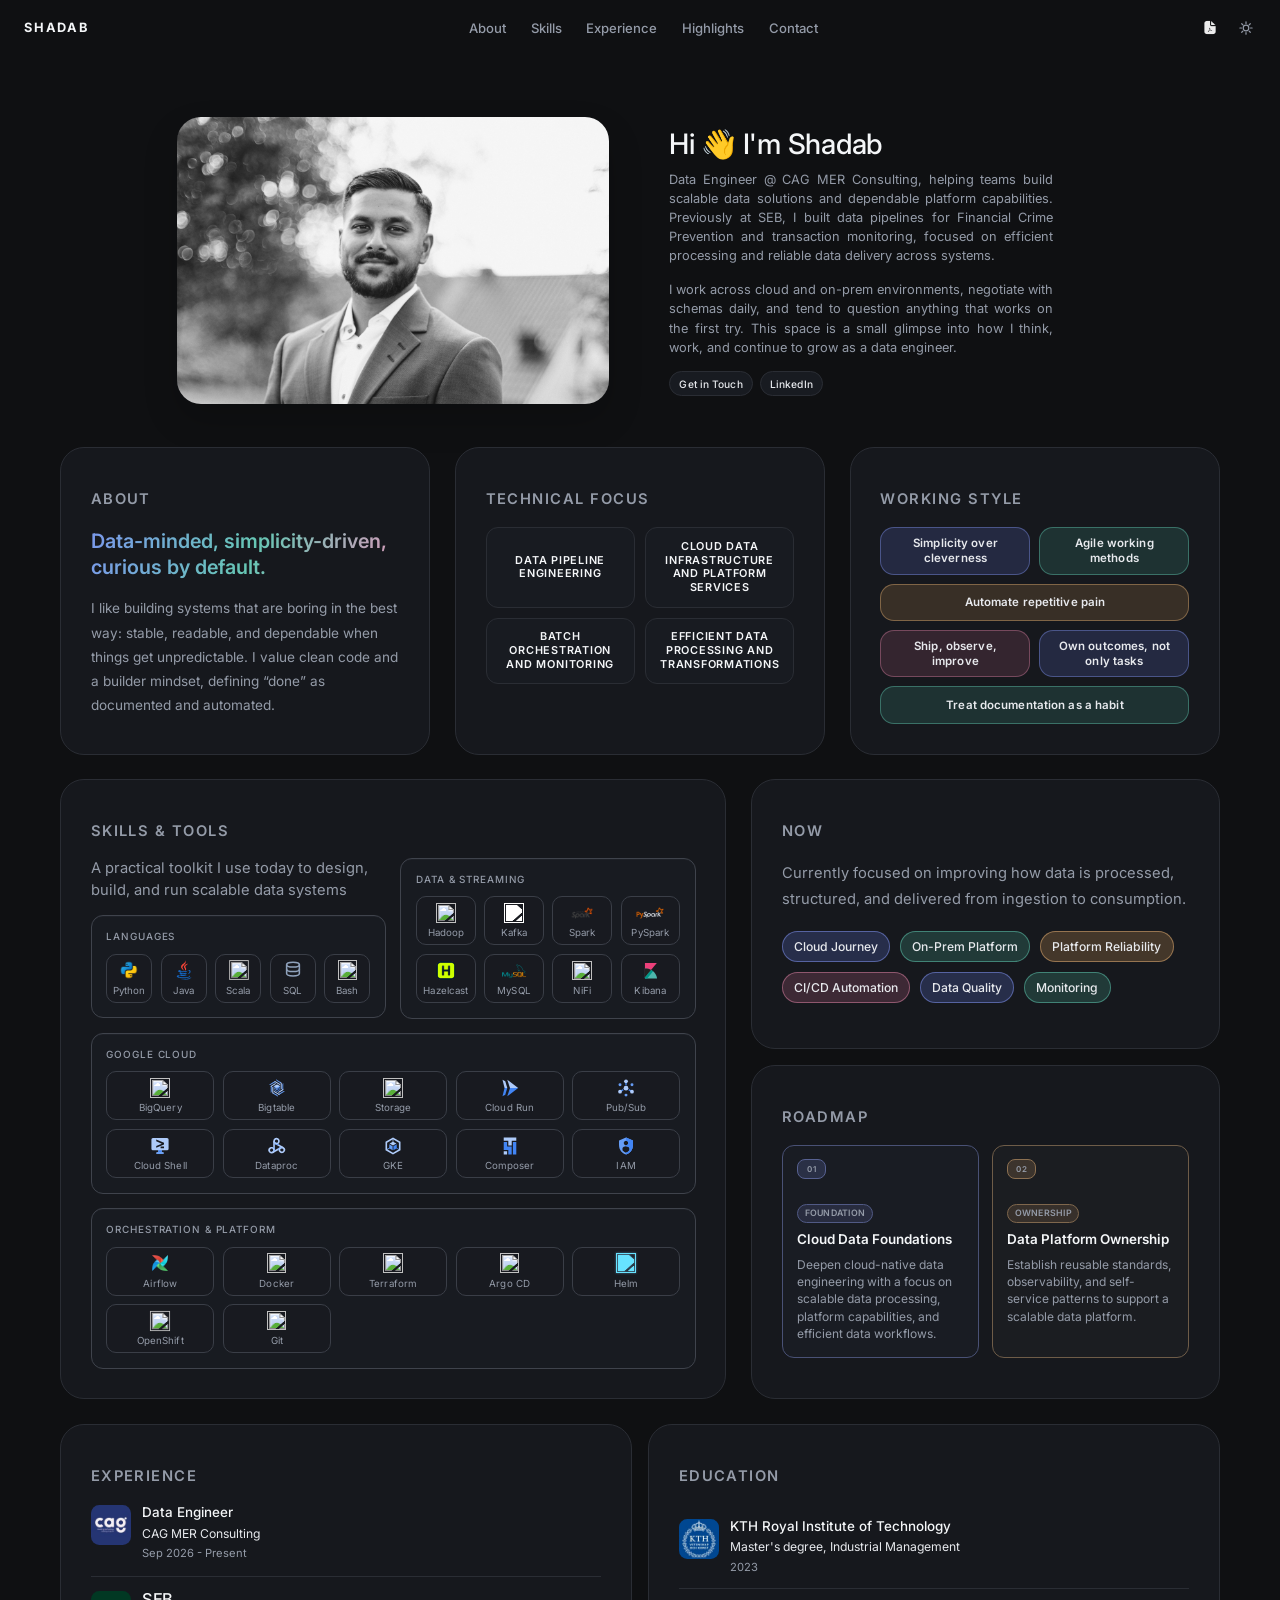
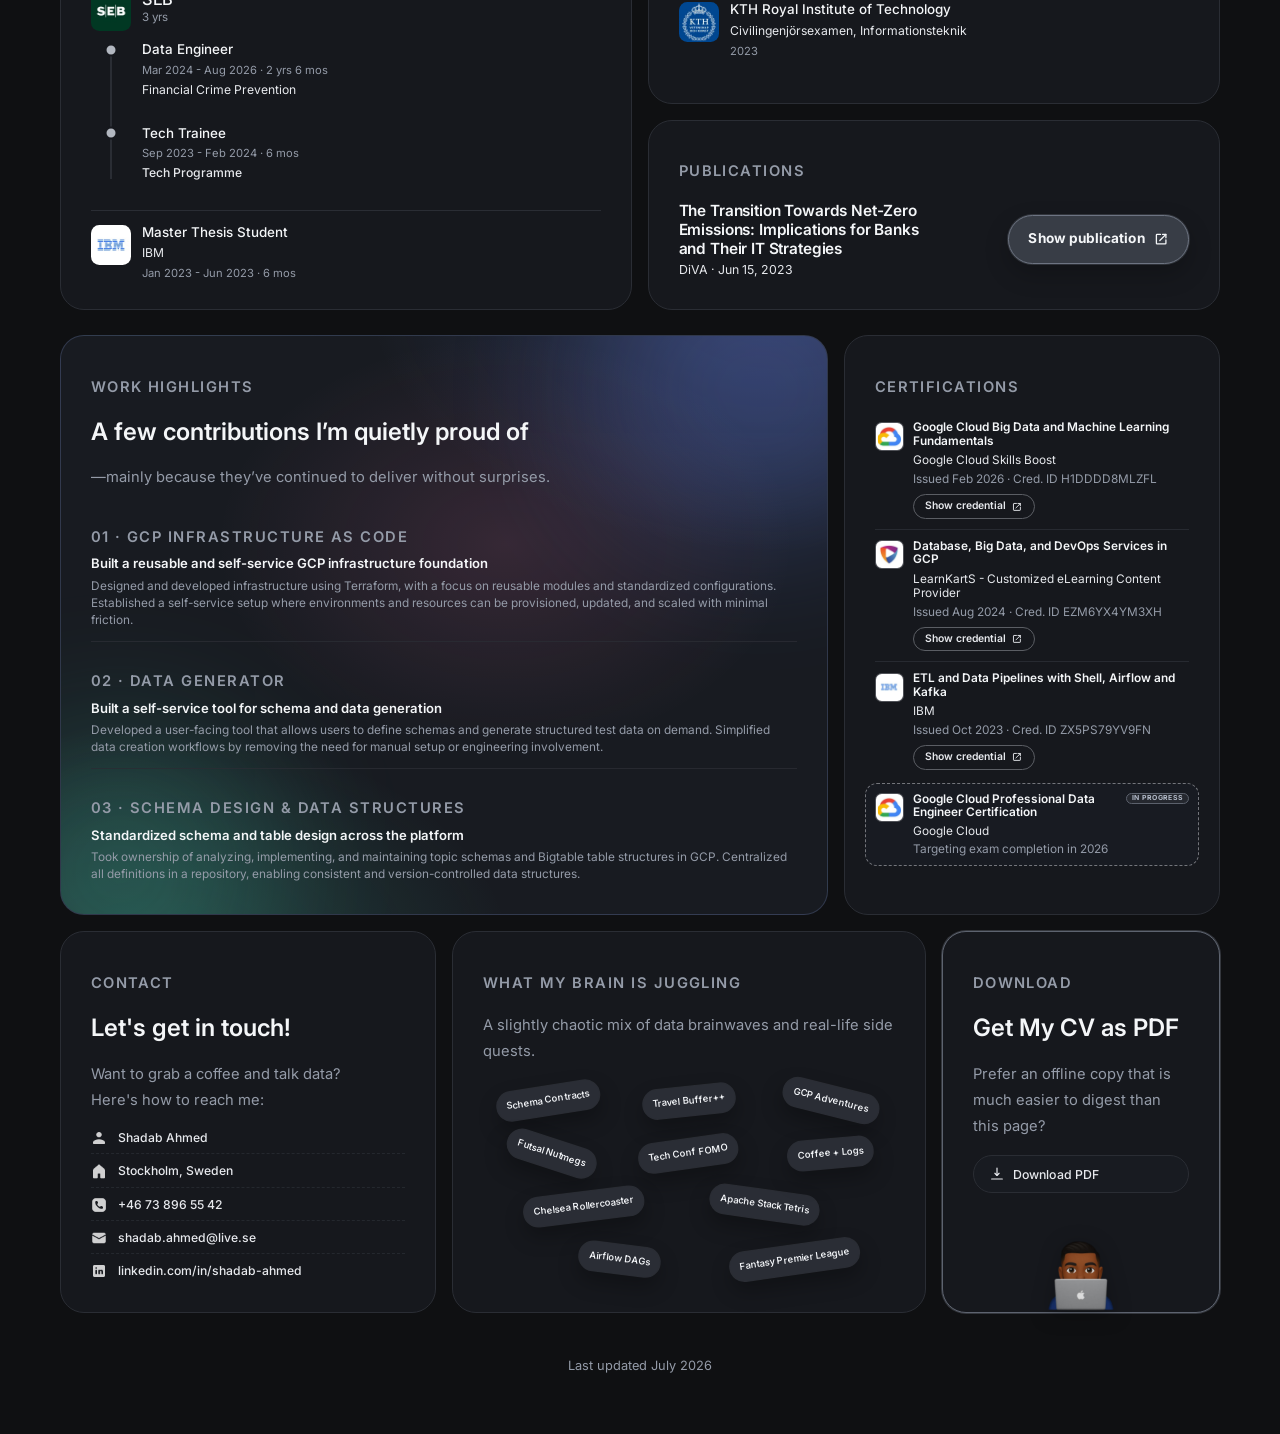
==== commit 576d58d5: "Refine PySpark assets and update CV" ====
--- a/index.html
+++ b/index.html
@@ -135,7 +135,7 @@
                 <span class="tool-node tool-hadoop" role="img" aria-label="Apache Hadoop"><img src="https://cdn.simpleicons.org/apachehadoop/4285F4" alt="" /><em>Hadoop</em></span>
                 <span class="tool-node tool-kafka" role="img" aria-label="Apache Kafka"><img src="https://cdn.simpleicons.org/apachekafka" alt="" /><em>Kafka</em></span>
                 <span class="tool-node tool-spark" role="img" aria-label="Apache Spark"><img src="icons/icons8-apache-spark-48.png" alt="" /><em>Spark</em></span>
-                <span class="tool-node tool-pyspark" role="img" aria-label="PySpark"><img src="icons/pyshark.webp" alt="" /><em>PySpark</em></span>
+                <span class="tool-node tool-pyspark" role="img" aria-label="PySpark"><img src="icons/pyspark-light.png" alt="" /><em>PySpark</em></span>
                 <span class="tool-node tool-hazelcast" role="img" aria-label="Hazelcast"><img src="icons/hazelcast.png" alt="" /><em>Hazelcast</em></span>
                 <span class="tool-node tool-mysql" role="img" aria-label="MySQL"><img src="icons/icons8-mysql-48.png" alt="" /><em>MySQL</em></span>
                 <span class="tool-node tool-nifi" role="img" aria-label="Apache NiFi"><img src="https://cdn.simpleicons.org/apachenifi" alt="" /><em>NiFi</em></span>
--- a/css/style.css
+++ b/css/style.css
@@ -1645,6 +1645,10 @@
   width: 1.76rem;
 }
 
+html[data-theme="dark"] .tool-node.tool-pyspark img {
+  content: url("../icons/pyspark-dark.png");
+}
+
 .tool-node.tool-hazelcast {
   --icon-scale: 1;
 }
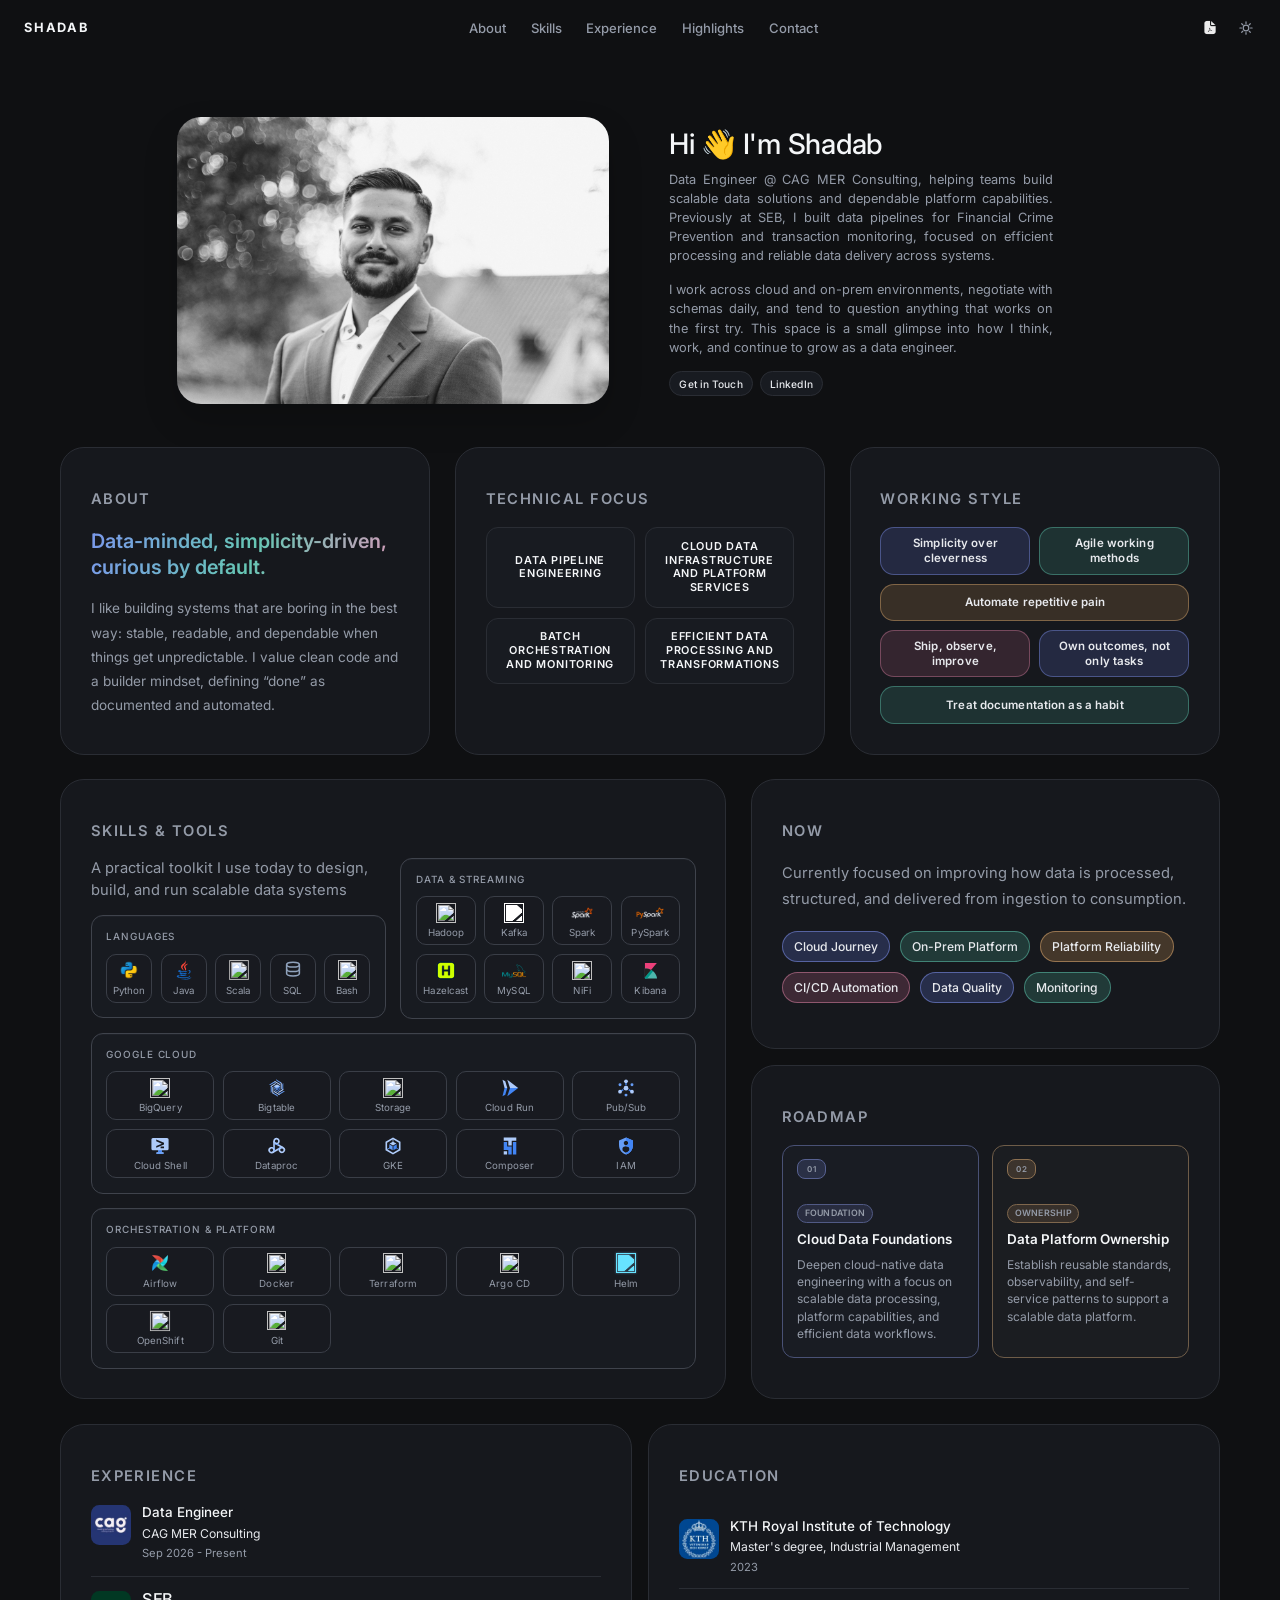
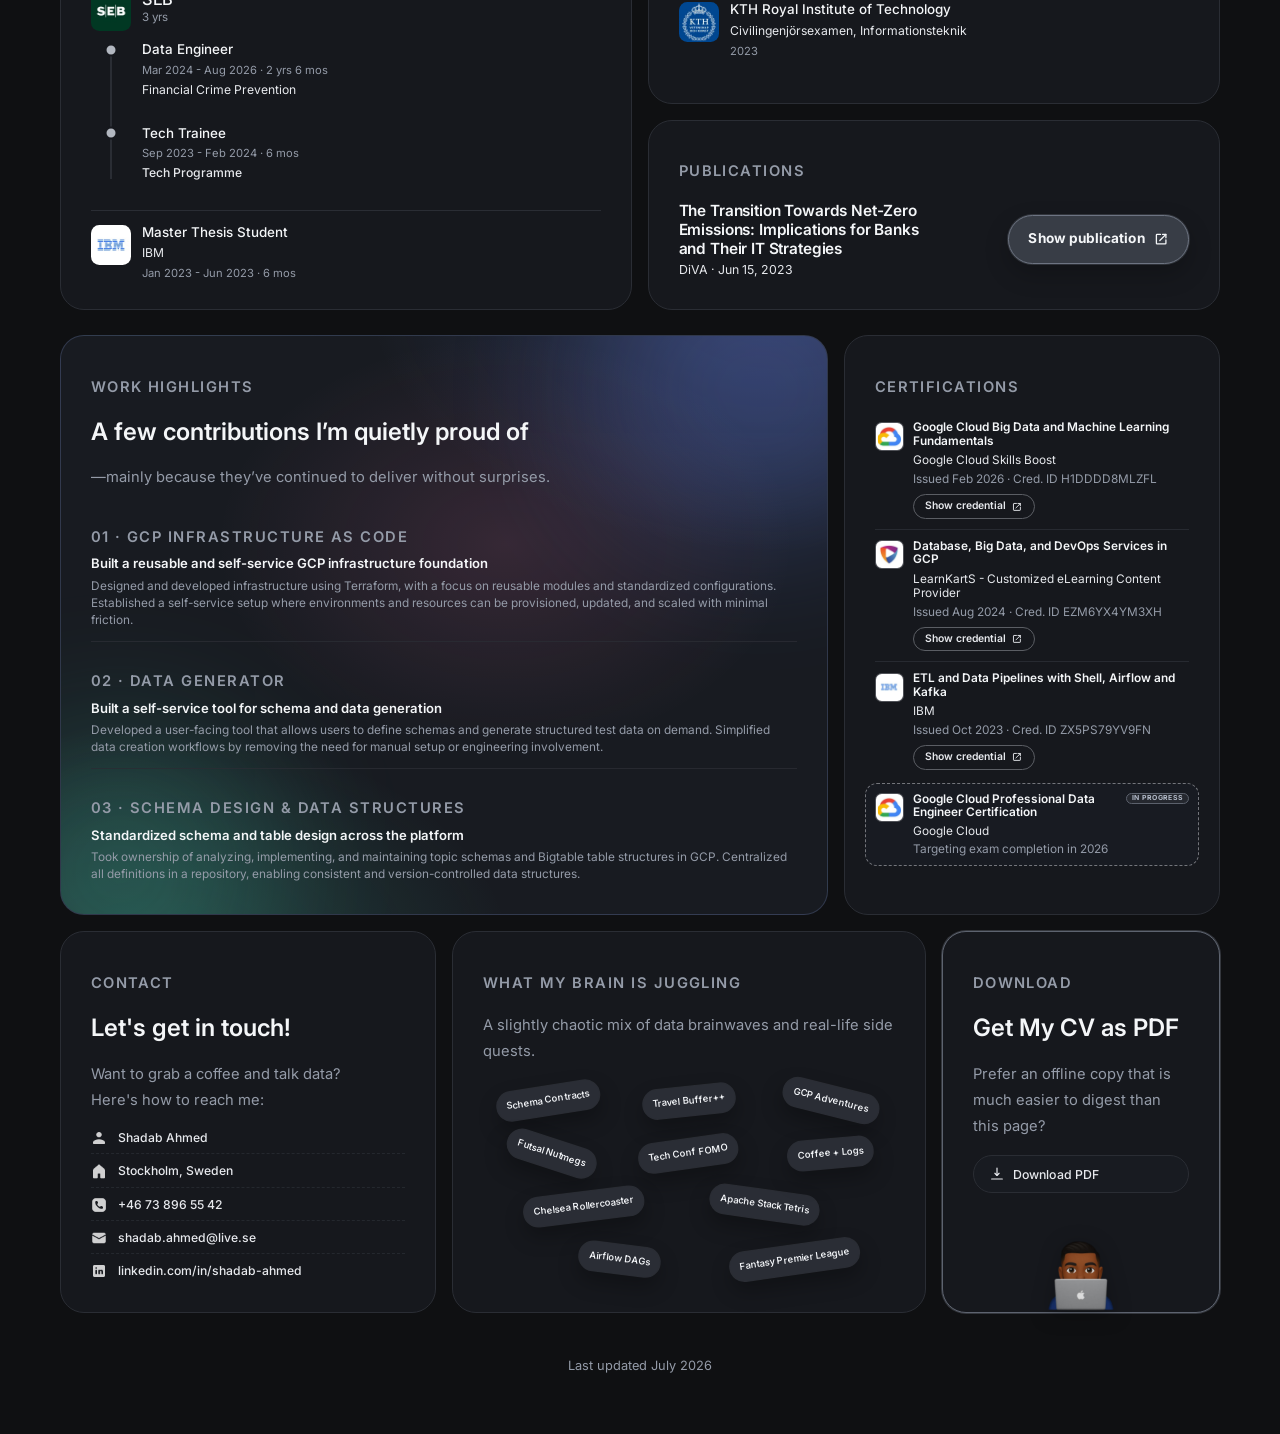
==== commit c0d03ca7: "Add theme-aware Spark logo" ====
--- a/index.html
+++ b/index.html
@@ -134,7 +134,7 @@
               <div class="group-icons">
                 <span class="tool-node tool-hadoop" role="img" aria-label="Apache Hadoop"><img src="https://cdn.simpleicons.org/apachehadoop/4285F4" alt="" /><em>Hadoop</em></span>
                 <span class="tool-node tool-kafka" role="img" aria-label="Apache Kafka"><img src="https://cdn.simpleicons.org/apachekafka" alt="" /><em>Kafka</em></span>
-                <span class="tool-node tool-spark" role="img" aria-label="Apache Spark"><img src="icons/icons8-apache-spark-48.png" alt="" /><em>Spark</em></span>
+                <span class="tool-node tool-spark" role="img" aria-label="Apache Spark"><img src="icons/spark-light.png" alt="" /><em>Spark</em></span>
                 <span class="tool-node tool-pyspark" role="img" aria-label="PySpark"><img src="icons/pyspark-light.png" alt="" /><em>PySpark</em></span>
                 <span class="tool-node tool-hazelcast" role="img" aria-label="Hazelcast"><img src="icons/hazelcast.png" alt="" /><em>Hazelcast</em></span>
                 <span class="tool-node tool-mysql" role="img" aria-label="MySQL"><img src="icons/icons8-mysql-48.png" alt="" /><em>MySQL</em></span>
--- a/css/style.css
+++ b/css/style.css
@@ -1641,6 +1641,10 @@
   --icon-scale: 1.04;
 }
 
+html[data-theme="dark"] .tool-node.tool-spark img {
+  content: url("../icons/spark-dark.png");
+}
+
 .tool-node.tool-pyspark img {
   width: 1.76rem;
 }
